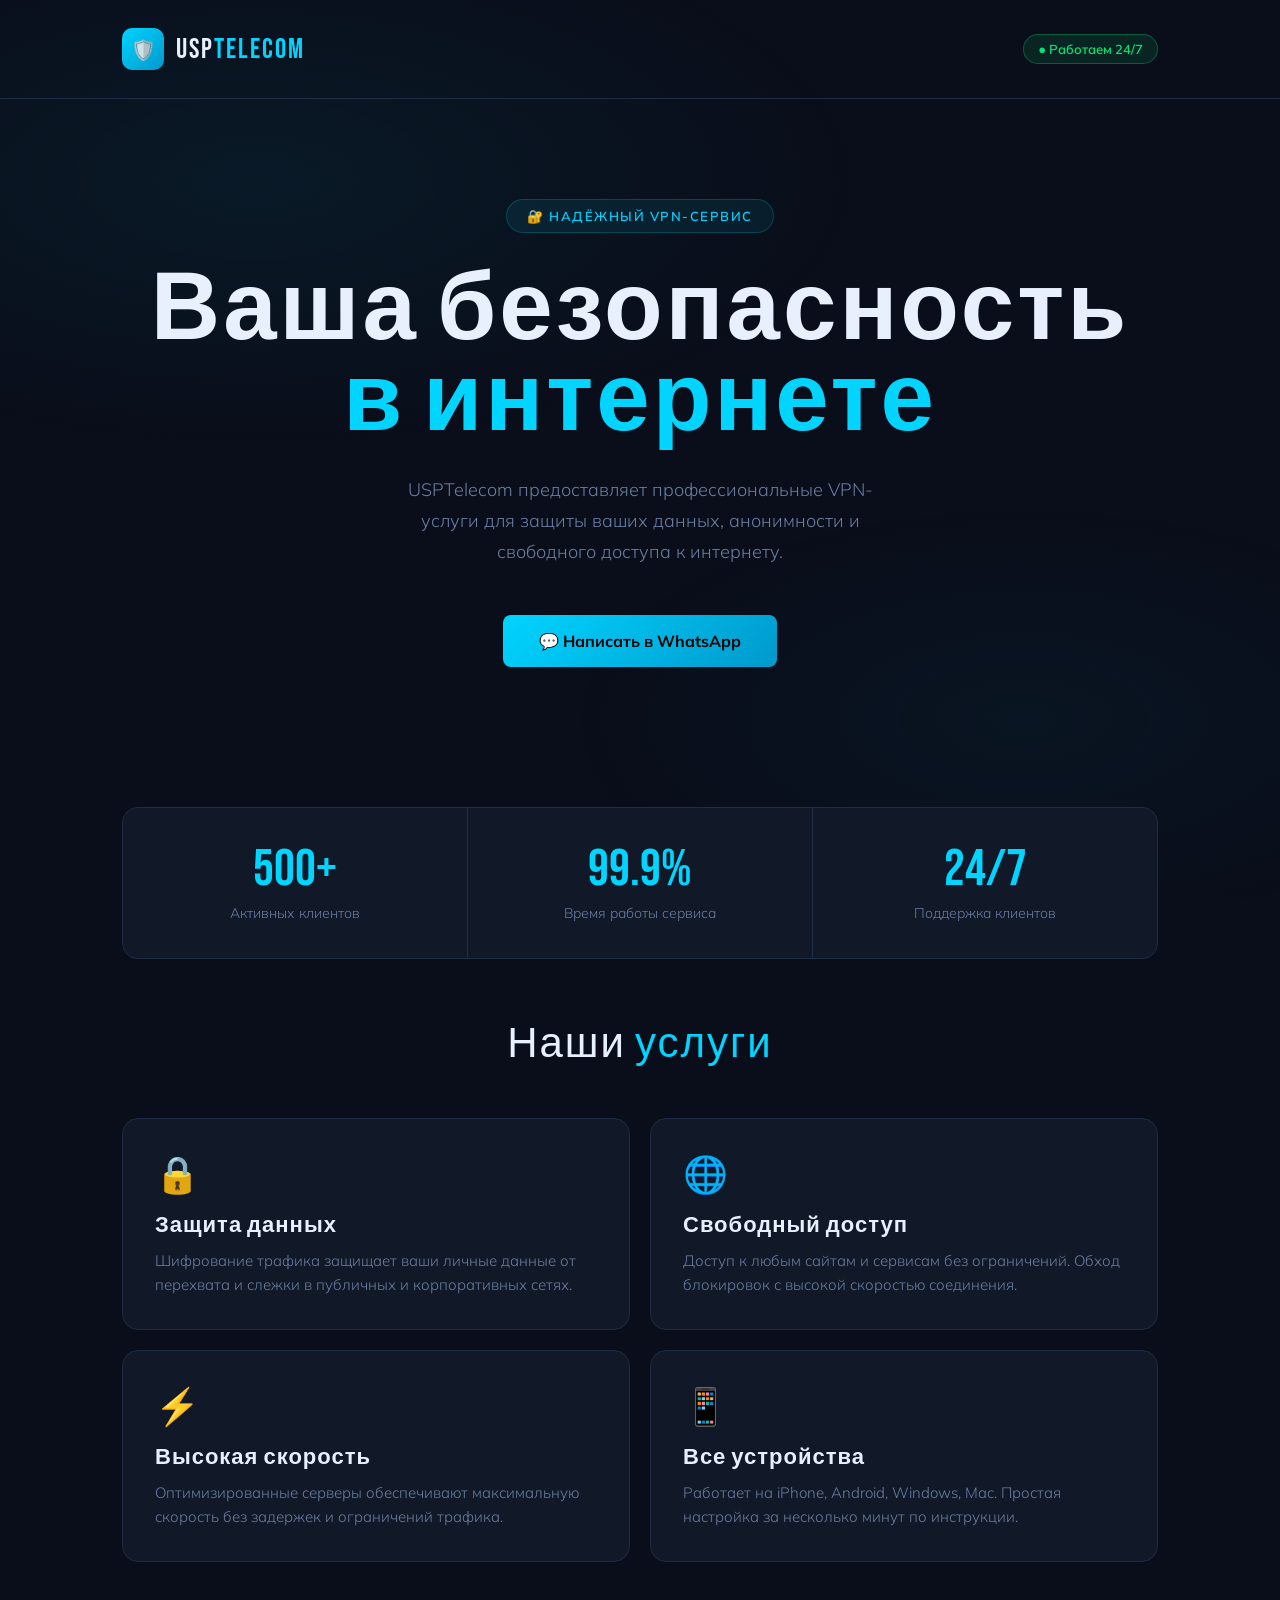
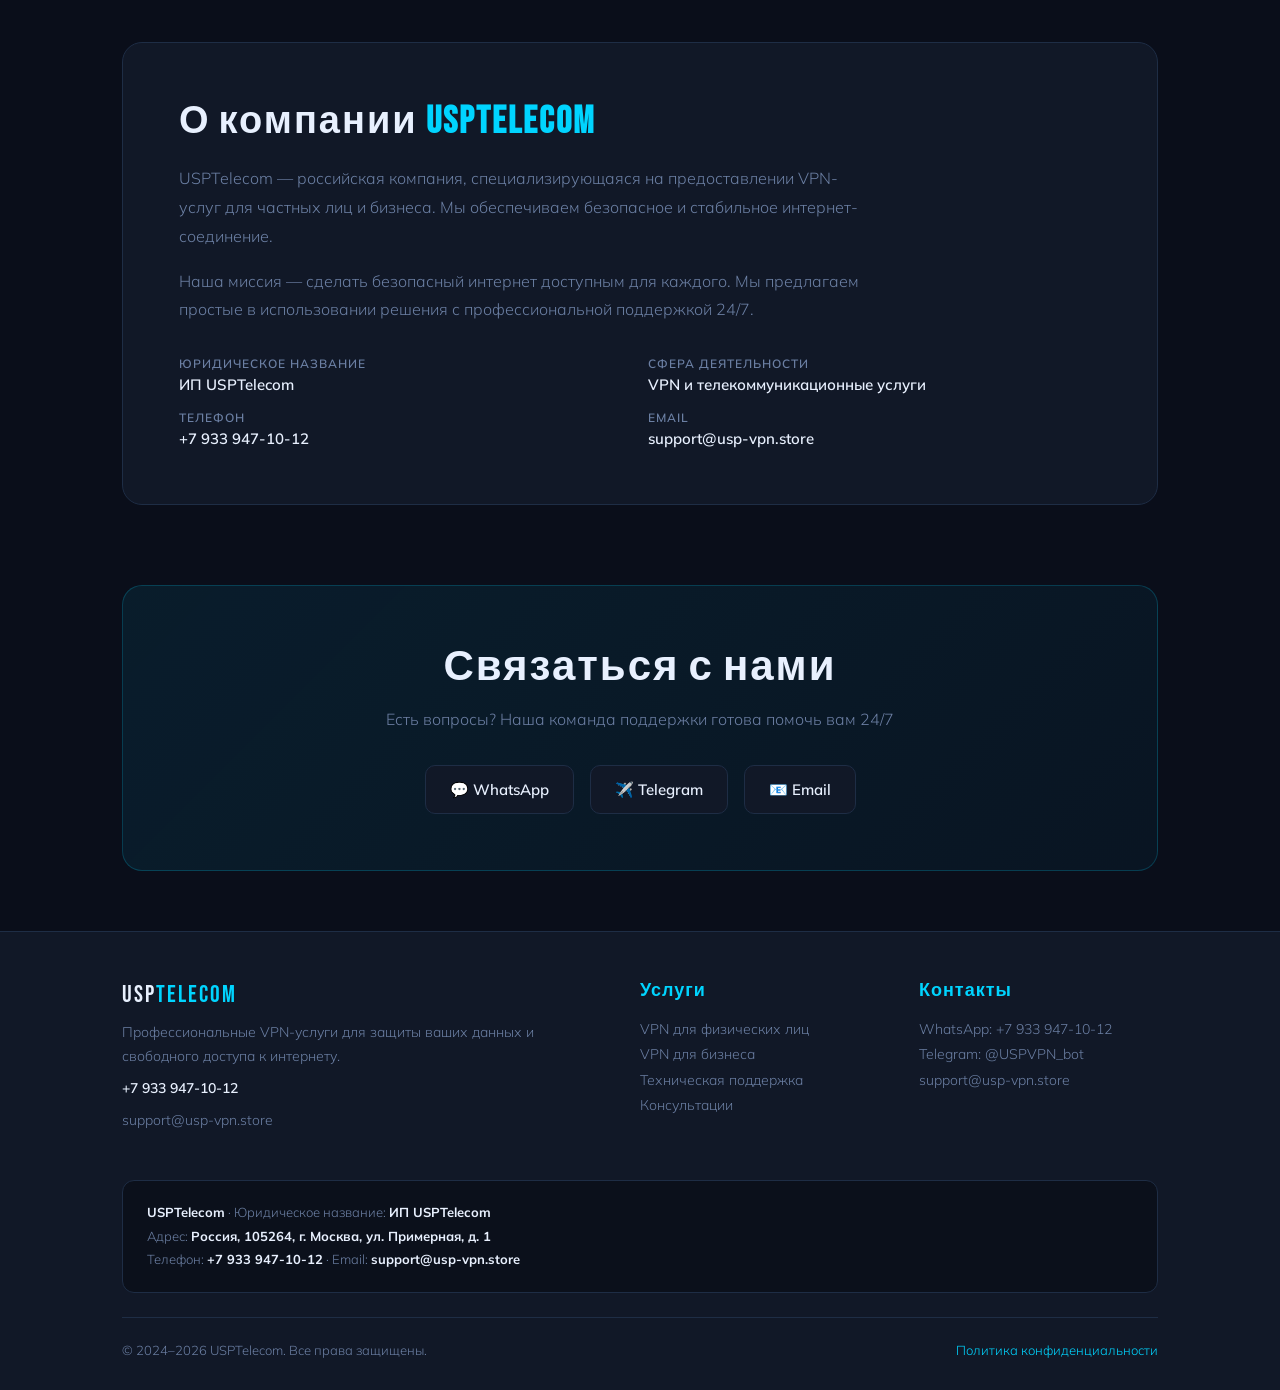
==== index.html @ 2b1d6ea2 "Update index.html" ====
<!DOCTYPE html>
<html lang="ru">
<head>
<meta charset="UTF-8">
<meta name="viewport" content="width=device-width, initial-scale=1.0">
<title>USPTelecom — Защищённый VPN-сервис</title>
<meta name="description" content="USPTelecom предоставляет надёжные VPN-услуги для частных лиц и бизнеса.">
<link href="https://fonts.googleapis.com/css2?family=Bebas+Neue&family=Mulish:wght@300;400;600;700&display=swap" rel="stylesheet">
<style>
:root{--bg:#0a0e1a;--surface:#111827;--border:#1e2d45;--accent:#00d4ff;--accent2:#0099cc;--text:#e8f0fe;--muted:#6b7fa3;--green:#00e676}
*{margin:0;padding:0;box-sizing:border-box}
body{background:var(--bg);color:var(--text);font-family:'Mulish',sans-serif;font-weight:300;overflow-x:hidden}
body::before{content:'';position:fixed;inset:0;background:radial-gradient(ellipse 80% 50% at 20% 20%,rgba(0,212,255,.06) 0%,transparent 60%),radial-gradient(ellipse 60% 40% at 80% 80%,rgba(0,153,204,.05) 0%,transparent 60%);pointer-events:none;z-index:0}
.container{max-width:1100px;margin:0 auto;padding:0 32px;position:relative;z-index:1}
header{padding:28px 0;border-bottom:1px solid var(--border);position:relative;z-index:1}
.header-inner{display:flex;align-items:center;justify-content:space-between}
.logo{display:flex;align-items:center;gap:12px}
.logo-icon{width:42px;height:42px;background:linear-gradient(135deg,var(--accent),var(--accent2));border-radius:10px;display:flex;align-items:center;justify-content:center;font-size:20px}
.logo-text{font-family:'Bebas Neue',sans-serif;font-size:28px;letter-spacing:2px}
.logo-text span{color:var(--accent)}
.badge{background:rgba(0,230,118,.1);border:1px solid rgba(0,230,118,.3);color:var(--green);padding:6px 14px;border-radius:20px;font-size:13px;font-weight:600}
.hero{padding:100px 0 80px;text-align:center}
.hero-tag{display:inline-block;background:rgba(0,212,255,.08);border:1px solid rgba(0,212,255,.2);color:var(--accent);padding:8px 20px;border-radius:30px;font-size:13px;font-weight:600;letter-spacing:1.5px;text-transform:uppercase;margin-bottom:32px}
h1{font-family:'Bebas Neue',sans-serif;font-size:clamp(52px,8vw,96px);line-height:.95;letter-spacing:3px;margin-bottom:28px}
h1 span{color:var(--accent);display:block}
.hero-desc{font-size:18px;color:var(--muted);max-width:520px;margin:0 auto 48px;line-height:1.7}
.hero-cta{display:inline-flex;align-items:center;gap:10px;background:linear-gradient(135deg,var(--accent),var(--accent2));color:#000;padding:16px 36px;border-radius:8px;font-weight:700;font-size:16px;text-decoration:none;transition:transform .2s,box-shadow .2s}
.hero-cta:hover{transform:translateY(-2px);box-shadow:0 12px 40px rgba(0,212,255,.3)}
.stats{display:grid;grid-template-columns:repeat(3,1fr);gap:1px;background:var(--border);border:1px solid var(--border);border-radius:16px;overflow:hidden;margin:60px 0}
.stat{background:var(--surface);padding:36px 24px;text-align:center}
.stat-num{font-family:'Bebas Neue',sans-serif;font-size:52px;color:var(--accent);line-height:1;margin-bottom:8px}
.stat-label{font-size:14px;color:var(--muted)}
.section-title{font-family:'Bebas Neue',sans-serif;font-size:42px;letter-spacing:2px;margin-bottom:48px;text-align:center}
.section-title span{color:var(--accent)}
.features{display:grid;grid-template-columns:repeat(2,1fr);gap:20px;margin-bottom:80px}
.feature{background:var(--surface);border:1px solid var(--border);border-radius:16px;padding:32px;transition:border-color .3s,transform .3s}
.feature:hover{border-color:rgba(0,212,255,.3);transform:translateY(-4px)}
.feature-icon{font-size:36px;margin-bottom:16px;display:block}
.feature h3{font-family:'Bebas Neue',sans-serif;font-size:22px;letter-spacing:1px;margin-bottom:10px}
.feature p{font-size:15px;color:var(--muted);line-height:1.6}
.about{background:var(--surface);border:1px solid var(--border);border-radius:20px;padding:56px;margin-bottom:80px}
.about h2{font-family:'Bebas Neue',sans-serif;font-size:38px;letter-spacing:2px;margin-bottom:20px}
.about h2 span{color:var(--accent)}
.about p{font-size:16px;color:var(--muted);line-height:1.8;max-width:680px;margin-bottom:16px}
.about-details{margin-top:32px;display:grid;grid-template-columns:repeat(2,1fr);gap:16px}
.detail-row{display:flex;flex-direction:column;gap:4px}
.detail-label{font-size:12px;color:var(--muted);text-transform:uppercase;letter-spacing:1px;font-weight:600}
.detail-value{font-size:15px;color:var(--text);font-weight:600}
.contact{background:linear-gradient(135deg,rgba(0,212,255,.08),rgba(0,153,204,.05));border:1px solid rgba(0,212,255,.2);border-radius:20px;padding:56px;text-align:center;margin-bottom:60px}
.contact h2{font-family:'Bebas Neue',sans-serif;font-size:42px;letter-spacing:2px;margin-bottom:16px}
.contact p{color:var(--muted);font-size:16px;margin-bottom:36px}
.contact-links{display:flex;gap:16px;justify-content:center;flex-wrap:wrap}
.contact-link{display:flex;align-items:center;gap:10px;background:var(--surface);border:1px solid var(--border);color:var(--text);padding:14px 24px;border-radius:10px;text-decoration:none;font-weight:600;font-size:15px;transition:border-color .2s,transform .2s}
.contact-link:hover{border-color:var(--accent);transform:translateY(-2px)}
footer{background:var(--surface);border-top:1px solid var(--border);padding:48px 0 32px}
.footer-grid{display:grid;grid-template-columns:2fr 1fr 1fr;gap:40px;margin-bottom:40px}
.footer-brand-name{font-family:'Bebas Neue',sans-serif;font-size:24px;letter-spacing:2px;margin-bottom:12px;display:block}
.footer-brand p{font-size:14px;color:var(--muted);line-height:1.7;margin-bottom:8px}
.footer-col h4{font-family:'Bebas Neue',sans-serif;font-size:18px;letter-spacing:1px;color:var(--accent);margin-bottom:16px}
.footer-col p,.footer-col a{font-size:14px;color:var(--muted);line-height:1.8;text-decoration:none;display:block}
.footer-col a:hover{color:var(--accent)}
.footer-legal{background:rgba(0,0,0,.3);border:1px solid var(--border);border-radius:12px;padding:20px 24px;margin-bottom:24px;font-size:13px;color:var(--muted);line-height:1.8}
.footer-legal strong{color:var(--text)}
.footer-bottom{border-top:1px solid var(--border);padding-top:24px;display:flex;align-items:center;justify-content:space-between;flex-wrap:wrap;gap:12px}
.footer-bottom p{font-size:13px;color:var(--muted)}
.footer-bottom a{font-size:13px;color:var(--accent);text-decoration:none}
.footer-bottom a:hover{text-decoration:underline}
@media(max-width:768px){.stats{grid-template-columns:1fr}.features{grid-template-columns:1fr}.about{padding:32px}.about-details{grid-template-columns:1fr}.contact{padding:32px}.footer-grid{grid-template-columns:1fr}h1{font-size:52px}}
</style>
</head>
<body>
<header>
  <div class="container">
    <div class="header-inner">
      <div class="logo">
        <div class="logo-icon">🛡️</div>
        <div class="logo-text">USP<span>Telecom</span></div>
      </div>
      <div class="badge">● Работаем 24/7</div>
    </div>
  </div>
</header>
<main>
  <div class="container">
    <section class="hero">
      <div class="hero-tag">🔐 Надёжный VPN-сервис</div>
      <h1>Ваша безопасность<span>в интернете</span></h1>
      <p class="hero-desc">USPTelecom предоставляет профессиональные VPN-услуги для защиты ваших данных, анонимности и свободного доступа к интернету.</p>
      <a href="https://wa.me/79339471012" class="hero-cta">💬 Написать в WhatsApp</a>
    </section>
    <div class="stats">
      <div class="stat"><div class="stat-num">500+</div><div class="stat-label">Активных клиентов</div></div>
      <div class="stat"><div class="stat-num">99.9%</div><div class="stat-label">Время работы сервиса</div></div>
      <div class="stat"><div class="stat-num">24/7</div><div class="stat-label">Поддержка клиентов</div></div>
    </div>
    <section>
      <div class="section-title">Наши <span>услуги</span></div>
      <div class="features">
        <div class="feature"><span class="feature-icon">🔒</span><h3>Защита данных</h3><p>Шифрование трафика защищает ваши личные данные от перехвата и слежки в публичных и корпоративных сетях.</p></div>
        <div class="feature"><span class="feature-icon">🌐</span><h3>Свободный доступ</h3><p>Доступ к любым сайтам и сервисам без ограничений. Обход блокировок с высокой скоростью соединения.</p></div>
        <div class="feature"><span class="feature-icon">⚡</span><h3>Высокая скорость</h3><p>Оптимизированные серверы обеспечивают максимальную скорость без задержек и ограничений трафика.</p></div>
        <div class="feature"><span class="feature-icon">📱</span><h3>Все устройства</h3><p>Работает на iPhone, Android, Windows, Mac. Простая настройка за несколько минут по инструкции.</p></div>
      </div>
    </section>
    <section class="about">
      <h2>О компании <span>USPTelecom</span></h2>
      <p>USPTelecom — российская компания, специализирующаяся на предоставлении VPN-услуг для частных лиц и бизнеса. Мы обеспечиваем безопасное и стабильное интернет-соединение.</p>
      <p>Наша миссия — сделать безопасный интернет доступным для каждого. Мы предлагаем простые в использовании решения с профессиональной поддержкой 24/7.</p>
      <div class="about-details">
        <div class="detail-row"><span class="detail-label">Юридическое название</span><span class="detail-value">ИП USPTelecom</span></div>
        <div class="detail-row"><span class="detail-label">Сфера деятельности</span><span class="detail-value">VPN и телекоммуникационные услуги</span></div>
        <div class="detail-row"><span class="detail-label">Телефон</span><span class="detail-value">+7 933 947-10-12</span></div>
        <div class="detail-row"><span class="detail-label">Email</span><span class="detail-value">support@usp-vpn.store</span></div>
      </div>
    </section>
    <section class="contact">
      <h2>Связаться с нами</h2>
      <p>Есть вопросы? Наша команда поддержки готова помочь вам 24/7</p>
      <div class="contact-links">
        <a href="https://wa.me/79339471012" class="contact-link">💬 WhatsApp</a>
        <a href="https://t.me/USPVPN_bot" class="contact-link">✈️ Telegram</a>
        <a href="mailto:support@usp-vpn.store" class="contact-link">📧 Email</a>
      </div>
    </section>
  </div>
</main>
<footer>
  <div class="container">
    <div class="footer-grid">
      <div class="footer-brand">
        <span class="footer-brand-name">USP<span style="color:var(--accent)">Telecom</span></span>
        <p>Профессиональные VPN-услуги для защиты ваших данных и свободного доступа к интернету.</p>
        <p style="color:var(--text);font-weight:600;margin-top:8px;">+7 933 947-10-12</p>
        <p style="margin-top:4px;">support@usp-vpn.store</p>
      </div>
      <div class="footer-col">
        <h4>Услуги</h4>
        <p>VPN для физических лиц</p>
        <p>VPN для бизнеса</p>
        <p>Техническая поддержка</p>
        <p>Консультации</p>
      </div>
      <div class="footer-col">
        <h4>Контакты</h4>
        <a href="https://wa.me/79339471012">WhatsApp: +7 933 947-10-12</a>
        <a href="https://t.me/USPVPN_bot">Telegram: @USPVPN_bot</a>
        <a href="mailto:support@usp-vpn.store">support@usp-vpn.store</a>
      </div>
    </div>
    <div class="footer-legal">
      <strong>USPTelecom</strong> · Юридическое название: <strong>ИП USPTelecom</strong><br>
      Адрес: <strong>Россия, 105264, г. Москва, ул. Примерная, д. 1</strong><br>
      Телефон: <strong>+7 933 947-10-12</strong> · Email: <strong>support@usp-vpn.store</strong>
    </div>
    <div class="footer-bottom">
      <p>© 2024–2026 USPTelecom. Все права защищены.</p>
      <a href="/privacy.html">Политика конфиденциальности</a>
    </div>
  </div>
</footer>
</body>
</html>
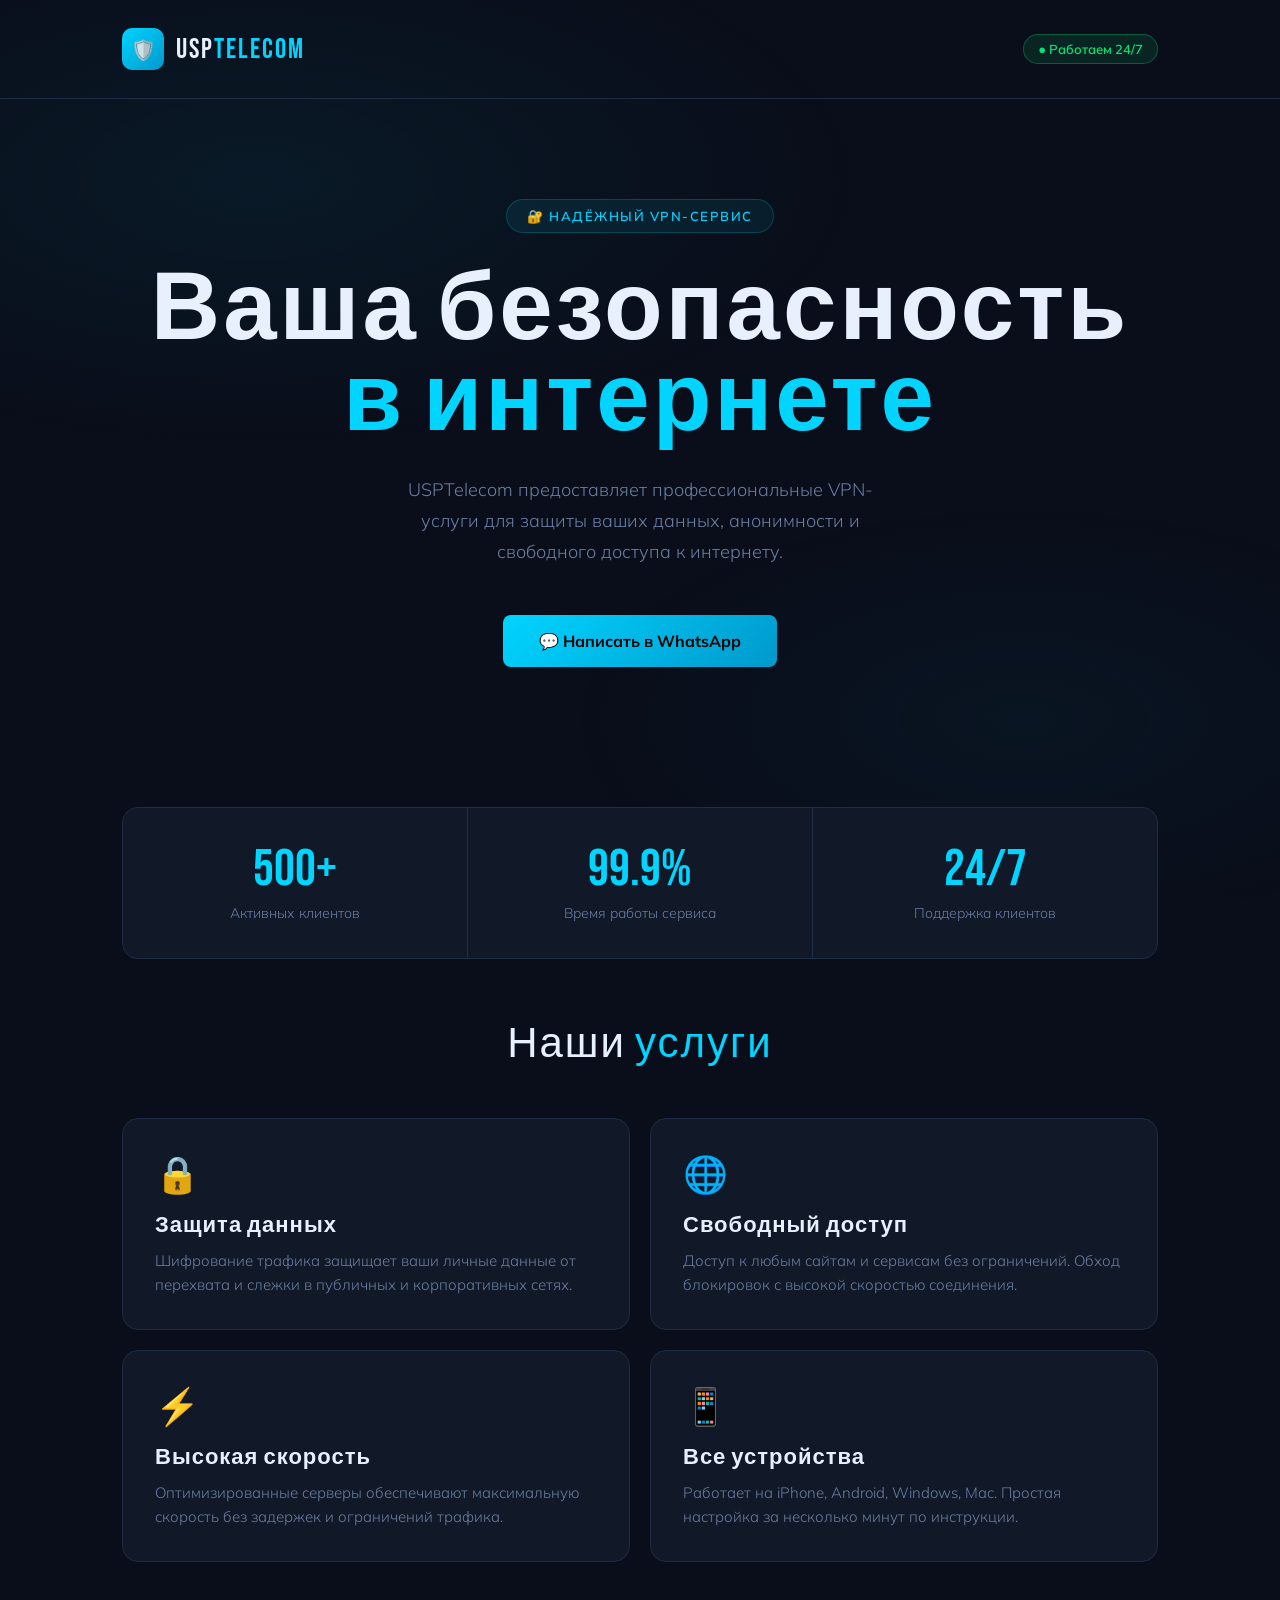
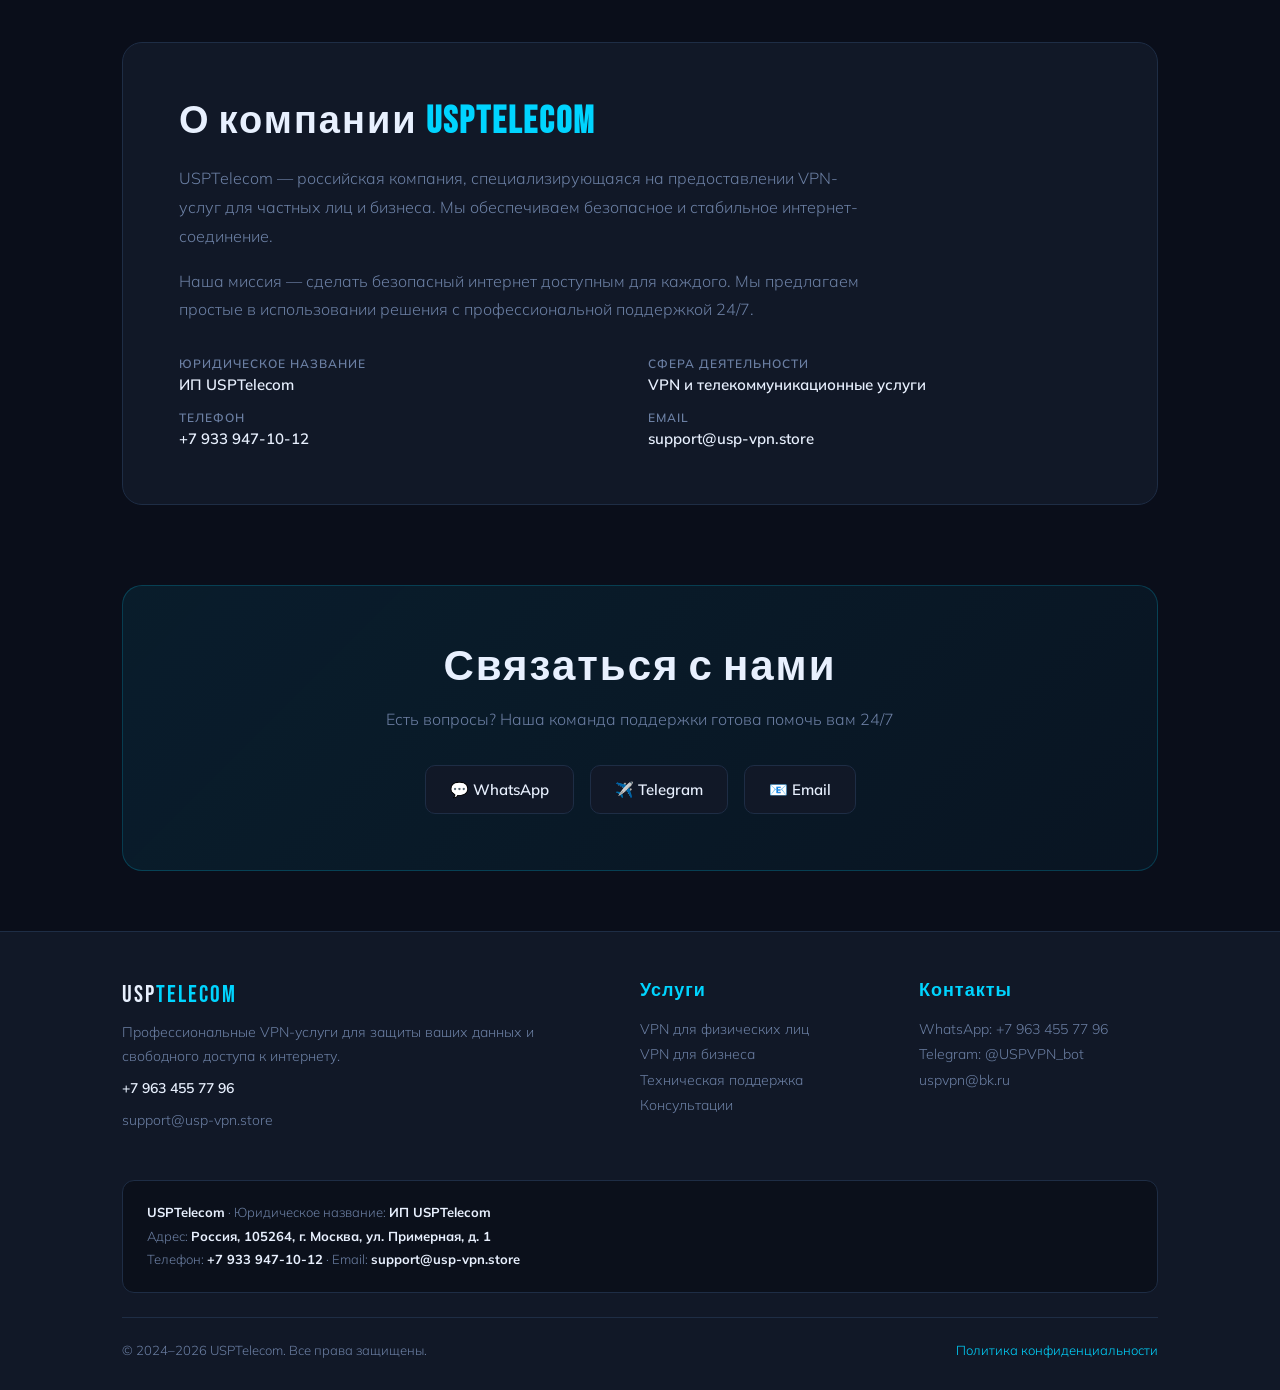
==== commit 9e1523bf: "Update index.html" ====
--- a/index.html
+++ b/index.html
@@ -130,7 +130,7 @@
       <div class="footer-brand">
         <span class="footer-brand-name">USP<span style="color:var(--accent)">Telecom</span></span>
         <p>Профессиональные VPN-услуги для защиты ваших данных и свободного доступа к интернету.</p>
-        <p style="color:var(--text);font-weight:600;margin-top:8px;">+7 933 947-10-12</p>
+        <p style="color:var(--text);font-weight:600;margin-top:8px;">+7 963 455 77 96</p>
         <p style="margin-top:4px;">support@usp-vpn.store</p>
       </div>
       <div class="footer-col">
@@ -142,9 +142,9 @@
       </div>
       <div class="footer-col">
         <h4>Контакты</h4>
-        <a href="https://wa.me/79339471012">WhatsApp: +7 933 947-10-12</a>
+        <a href="https://wa.me/79339471012">WhatsApp: +7 963 455 77 96</a>
         <a href="https://t.me/USPVPN_bot">Telegram: @USPVPN_bot</a>
-        <a href="mailto:support@usp-vpn.store">support@usp-vpn.store</a>
+        <a href="mailto:support@usp-vpn.store">uspvpn@bk.ru</a>
       </div>
     </div>
     <div class="footer-legal">
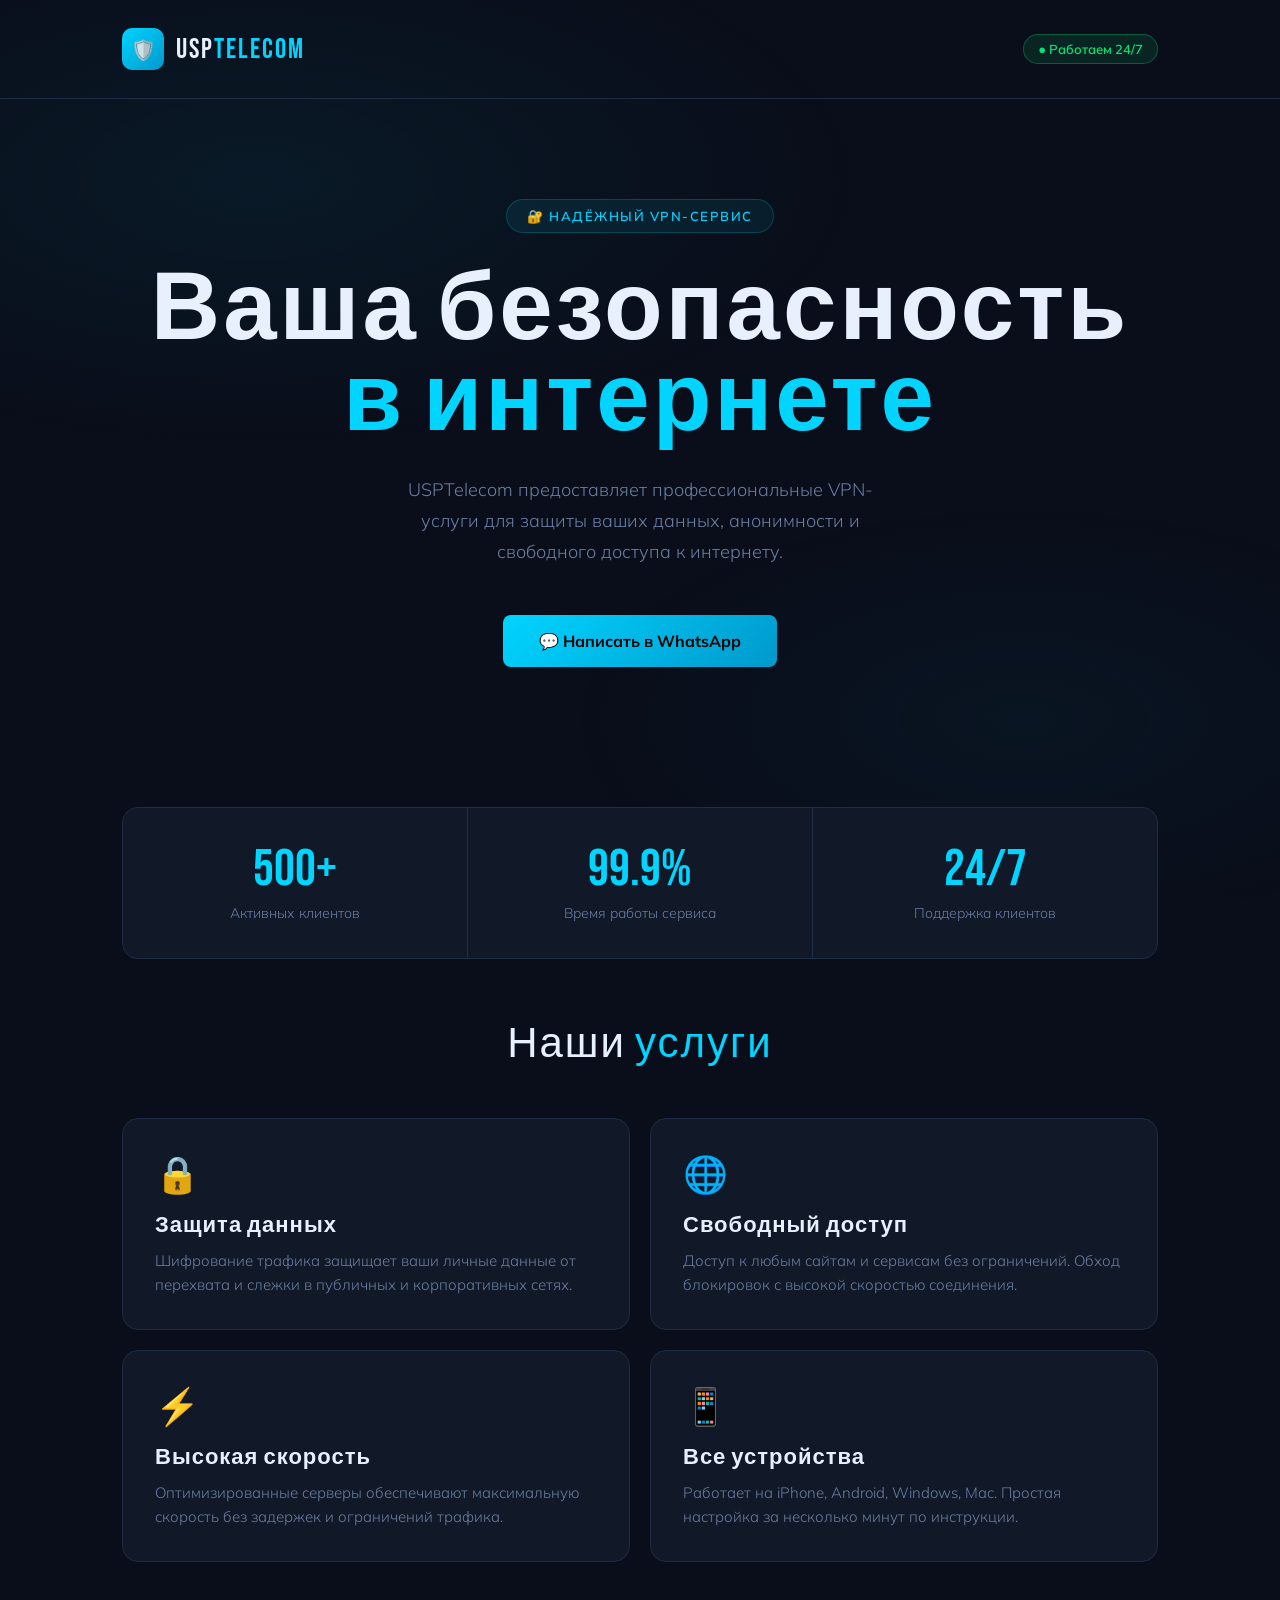
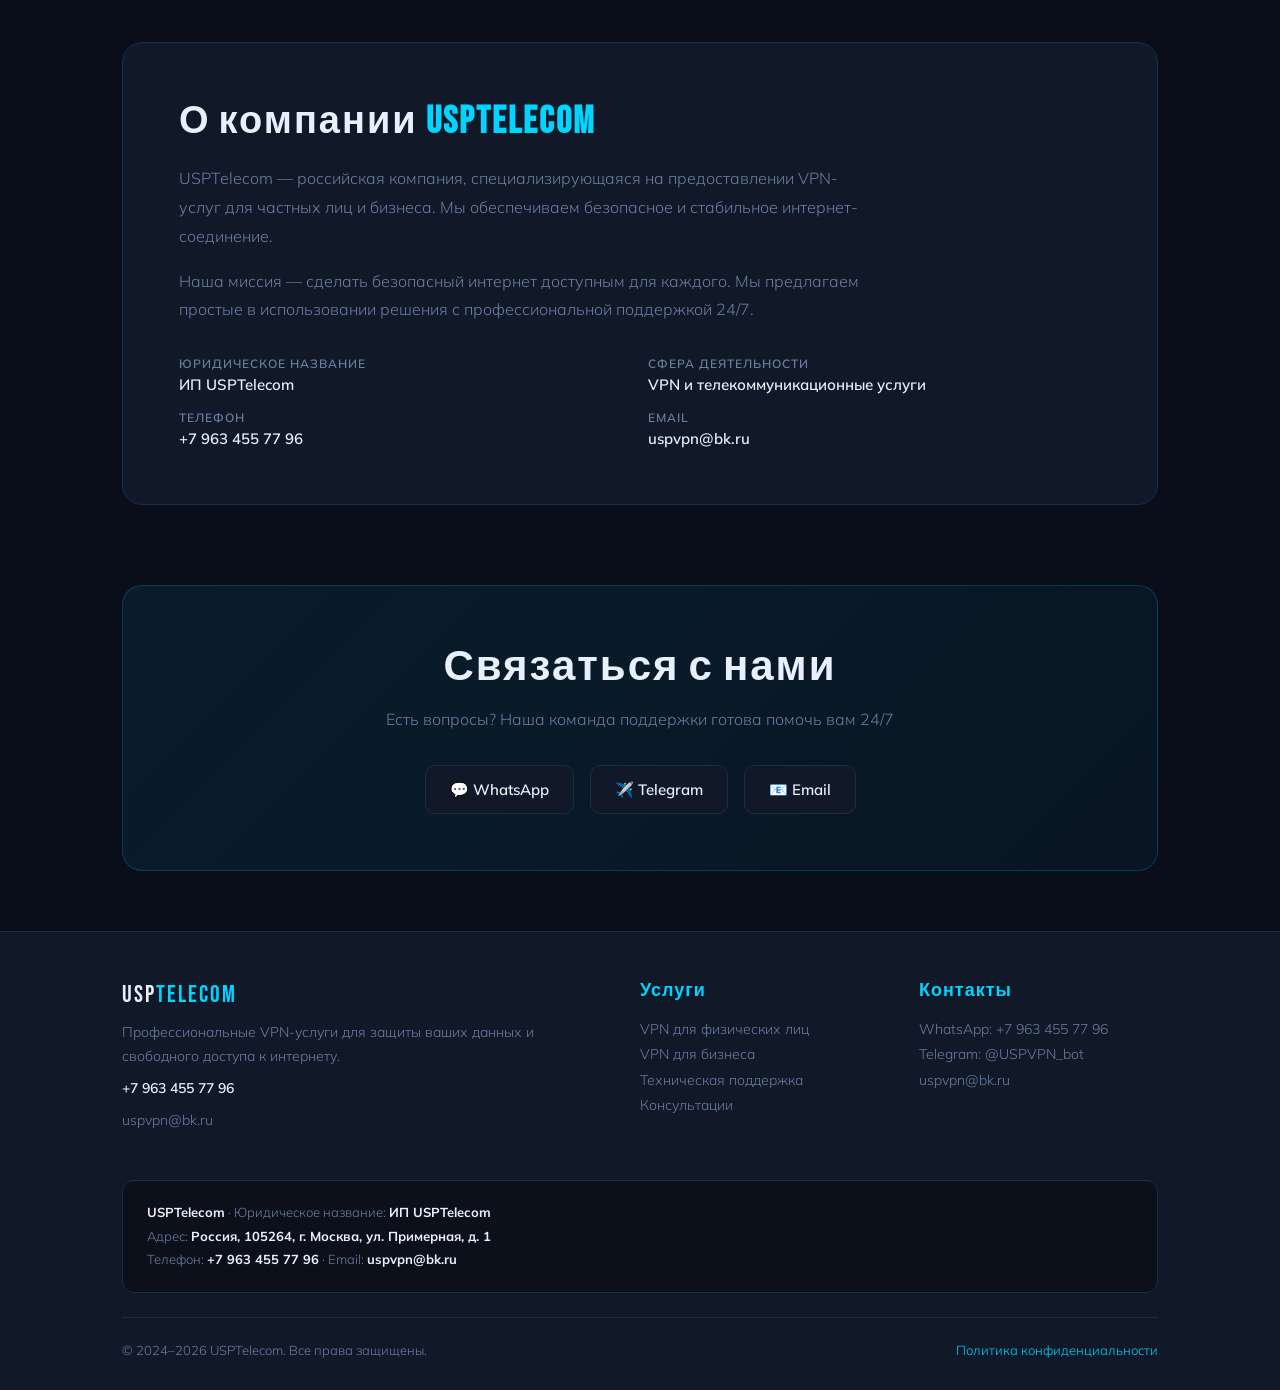
==== commit 0be43f2d: "Update index.html" ====
--- a/index.html
+++ b/index.html
@@ -109,8 +109,8 @@
       <div class="about-details">
         <div class="detail-row"><span class="detail-label">Юридическое название</span><span class="detail-value">ИП USPTelecom</span></div>
         <div class="detail-row"><span class="detail-label">Сфера деятельности</span><span class="detail-value">VPN и телекоммуникационные услуги</span></div>
-        <div class="detail-row"><span class="detail-label">Телефон</span><span class="detail-value">+7 933 947-10-12</span></div>
-        <div class="detail-row"><span class="detail-label">Email</span><span class="detail-value">support@usp-vpn.store</span></div>
+        <div class="detail-row"><span class="detail-label">Телефон</span><span class="detail-value">+7 963 455 77 96</span></div>
+        <div class="detail-row"><span class="detail-label">Email</span><span class="detail-value">uspvpn@bk.ru</span></div>
       </div>
     </section>
     <section class="contact">
@@ -119,7 +119,7 @@
       <div class="contact-links">
         <a href="https://wa.me/79339471012" class="contact-link">💬 WhatsApp</a>
         <a href="https://t.me/USPVPN_bot" class="contact-link">✈️ Telegram</a>
-        <a href="mailto:support@usp-vpn.store" class="contact-link">📧 Email</a>
+        <a href="mailto:uspvpn@bk.ru" class="contact-link">📧 Email</a>
       </div>
     </section>
   </div>
@@ -131,7 +131,7 @@
         <span class="footer-brand-name">USP<span style="color:var(--accent)">Telecom</span></span>
         <p>Профессиональные VPN-услуги для защиты ваших данных и свободного доступа к интернету.</p>
         <p style="color:var(--text);font-weight:600;margin-top:8px;">+7 963 455 77 96</p>
-        <p style="margin-top:4px;">support@usp-vpn.store</p>
+        <p style="margin-top:4px;">uspvpn@bk.ru</p>
       </div>
       <div class="footer-col">
         <h4>Услуги</h4>
@@ -144,13 +144,13 @@
         <h4>Контакты</h4>
         <a href="https://wa.me/79339471012">WhatsApp: +7 963 455 77 96</a>
         <a href="https://t.me/USPVPN_bot">Telegram: @USPVPN_bot</a>
-        <a href="mailto:support@usp-vpn.store">uspvpn@bk.ru</a>
+        <a href="mailto:uspvpn@bk.ru">uspvpn@bk.ru</a>
       </div>
     </div>
     <div class="footer-legal">
       <strong>USPTelecom</strong> · Юридическое название: <strong>ИП USPTelecom</strong><br>
       Адрес: <strong>Россия, 105264, г. Москва, ул. Примерная, д. 1</strong><br>
-      Телефон: <strong>+7 933 947-10-12</strong> · Email: <strong>support@usp-vpn.store</strong>
+      Телефон: <strong>+7 963 455 77 96</strong> · Email: <strong>uspvpn@bk.ru</strong>
     </div>
     <div class="footer-bottom">
       <p>© 2024–2026 USPTelecom. Все права защищены.</p>
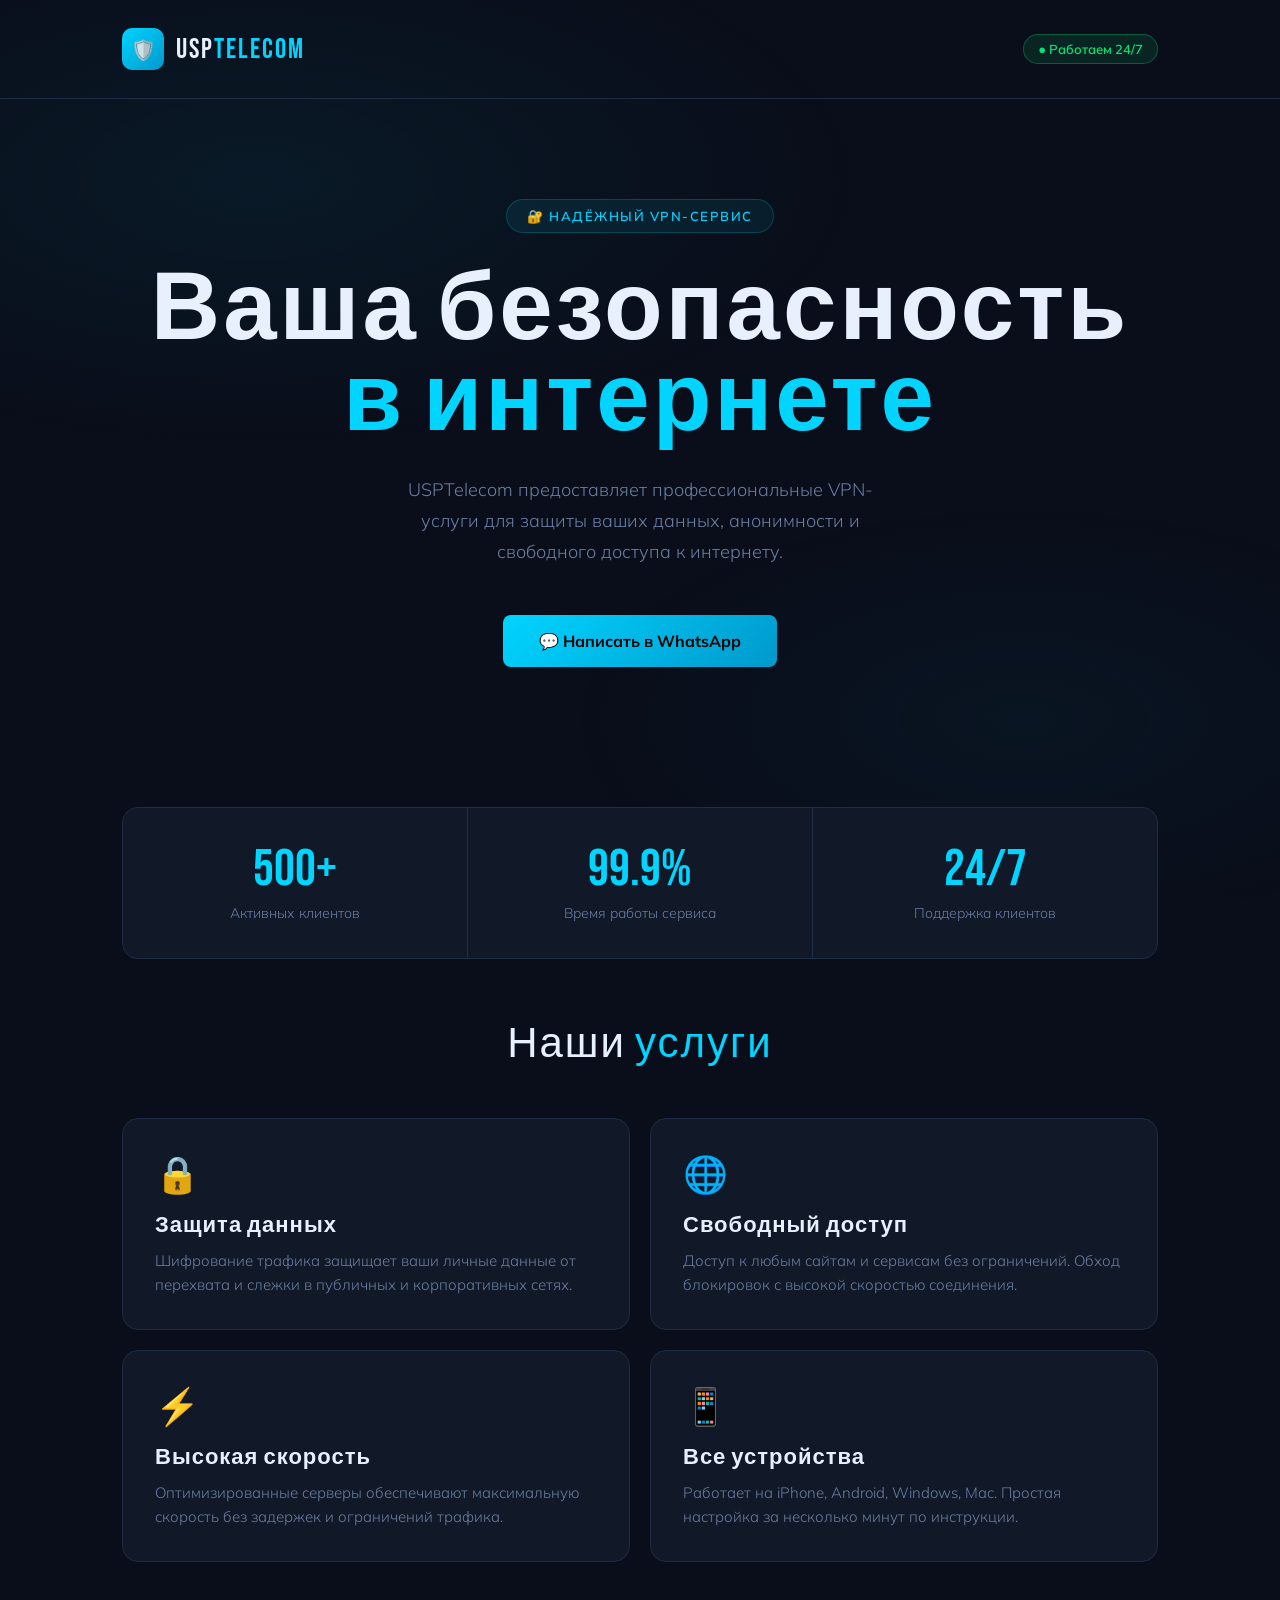
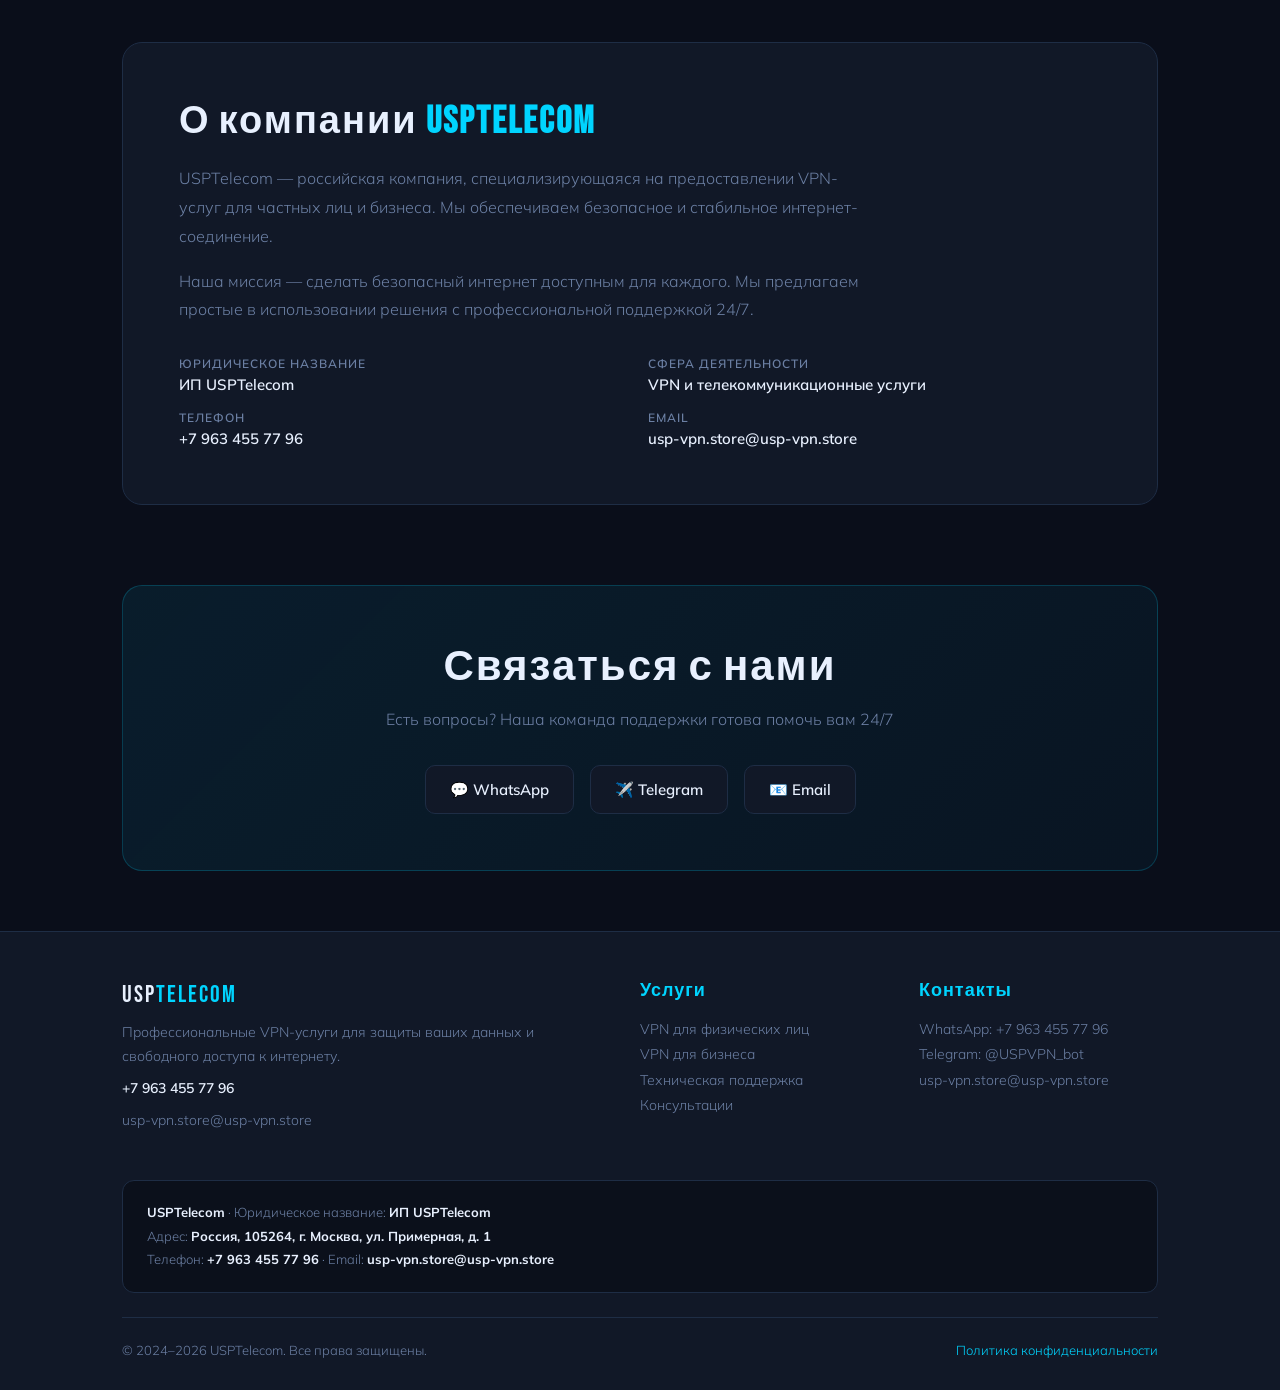
==== commit 4aa08e31: "Update index.html" ====
--- a/index.html
+++ b/index.html
@@ -86,7 +86,7 @@
       <div class="hero-tag">🔐 Надёжный VPN-сервис</div>
       <h1>Ваша безопасность<span>в интернете</span></h1>
       <p class="hero-desc">USPTelecom предоставляет профессиональные VPN-услуги для защиты ваших данных, анонимности и свободного доступа к интернету.</p>
-      <a href="https://wa.me/79339471012" class="hero-cta">💬 Написать в WhatsApp</a>
+      <a href="https://wa.me/79637025803" class="hero-cta">💬 Написать в WhatsApp</a>
     </section>
     <div class="stats">
       <div class="stat"><div class="stat-num">500+</div><div class="stat-label">Активных клиентов</div></div>
@@ -110,7 +110,7 @@
         <div class="detail-row"><span class="detail-label">Юридическое название</span><span class="detail-value">ИП USPTelecom</span></div>
         <div class="detail-row"><span class="detail-label">Сфера деятельности</span><span class="detail-value">VPN и телекоммуникационные услуги</span></div>
         <div class="detail-row"><span class="detail-label">Телефон</span><span class="detail-value">+7 963 455 77 96</span></div>
-        <div class="detail-row"><span class="detail-label">Email</span><span class="detail-value">uspvpn@bk.ru</span></div>
+        <div class="detail-row"><span class="detail-label">Email</span><span class="detail-value">usp-vpn.store@usp-vpn.store</span></div>
       </div>
     </section>
     <section class="contact">
@@ -119,7 +119,7 @@
       <div class="contact-links">
         <a href="https://wa.me/79339471012" class="contact-link">💬 WhatsApp</a>
         <a href="https://t.me/USPVPN_bot" class="contact-link">✈️ Telegram</a>
-        <a href="mailto:uspvpn@bk.ru" class="contact-link">📧 Email</a>
+        <a href="mailto:usp-vpn.store@usp-vpn.store" class="contact-link">📧 Email</a>
       </div>
     </section>
   </div>
@@ -131,7 +131,7 @@
         <span class="footer-brand-name">USP<span style="color:var(--accent)">Telecom</span></span>
         <p>Профессиональные VPN-услуги для защиты ваших данных и свободного доступа к интернету.</p>
         <p style="color:var(--text);font-weight:600;margin-top:8px;">+7 963 455 77 96</p>
-        <p style="margin-top:4px;">uspvpn@bk.ru</p>
+        <p style="margin-top:4px;">usp-vpn.store@usp-vpn.store</p>
       </div>
       <div class="footer-col">
         <h4>Услуги</h4>
@@ -144,13 +144,13 @@
         <h4>Контакты</h4>
         <a href="https://wa.me/79339471012">WhatsApp: +7 963 455 77 96</a>
         <a href="https://t.me/USPVPN_bot">Telegram: @USPVPN_bot</a>
-        <a href="mailto:uspvpn@bk.ru">uspvpn@bk.ru</a>
+        <a href="mailto:usp-vpn.store@usp-vpn.store">usp-vpn.store@usp-vpn.store</a>
       </div>
     </div>
     <div class="footer-legal">
       <strong>USPTelecom</strong> · Юридическое название: <strong>ИП USPTelecom</strong><br>
       Адрес: <strong>Россия, 105264, г. Москва, ул. Примерная, д. 1</strong><br>
-      Телефон: <strong>+7 963 455 77 96</strong> · Email: <strong>uspvpn@bk.ru</strong>
+      Телефон: <strong>+7 963 455 77 96</strong> · Email: <strong>usp-vpn.store@usp-vpn.store</strong>
     </div>
     <div class="footer-bottom">
       <p>© 2024–2026 USPTelecom. Все права защищены.</p>
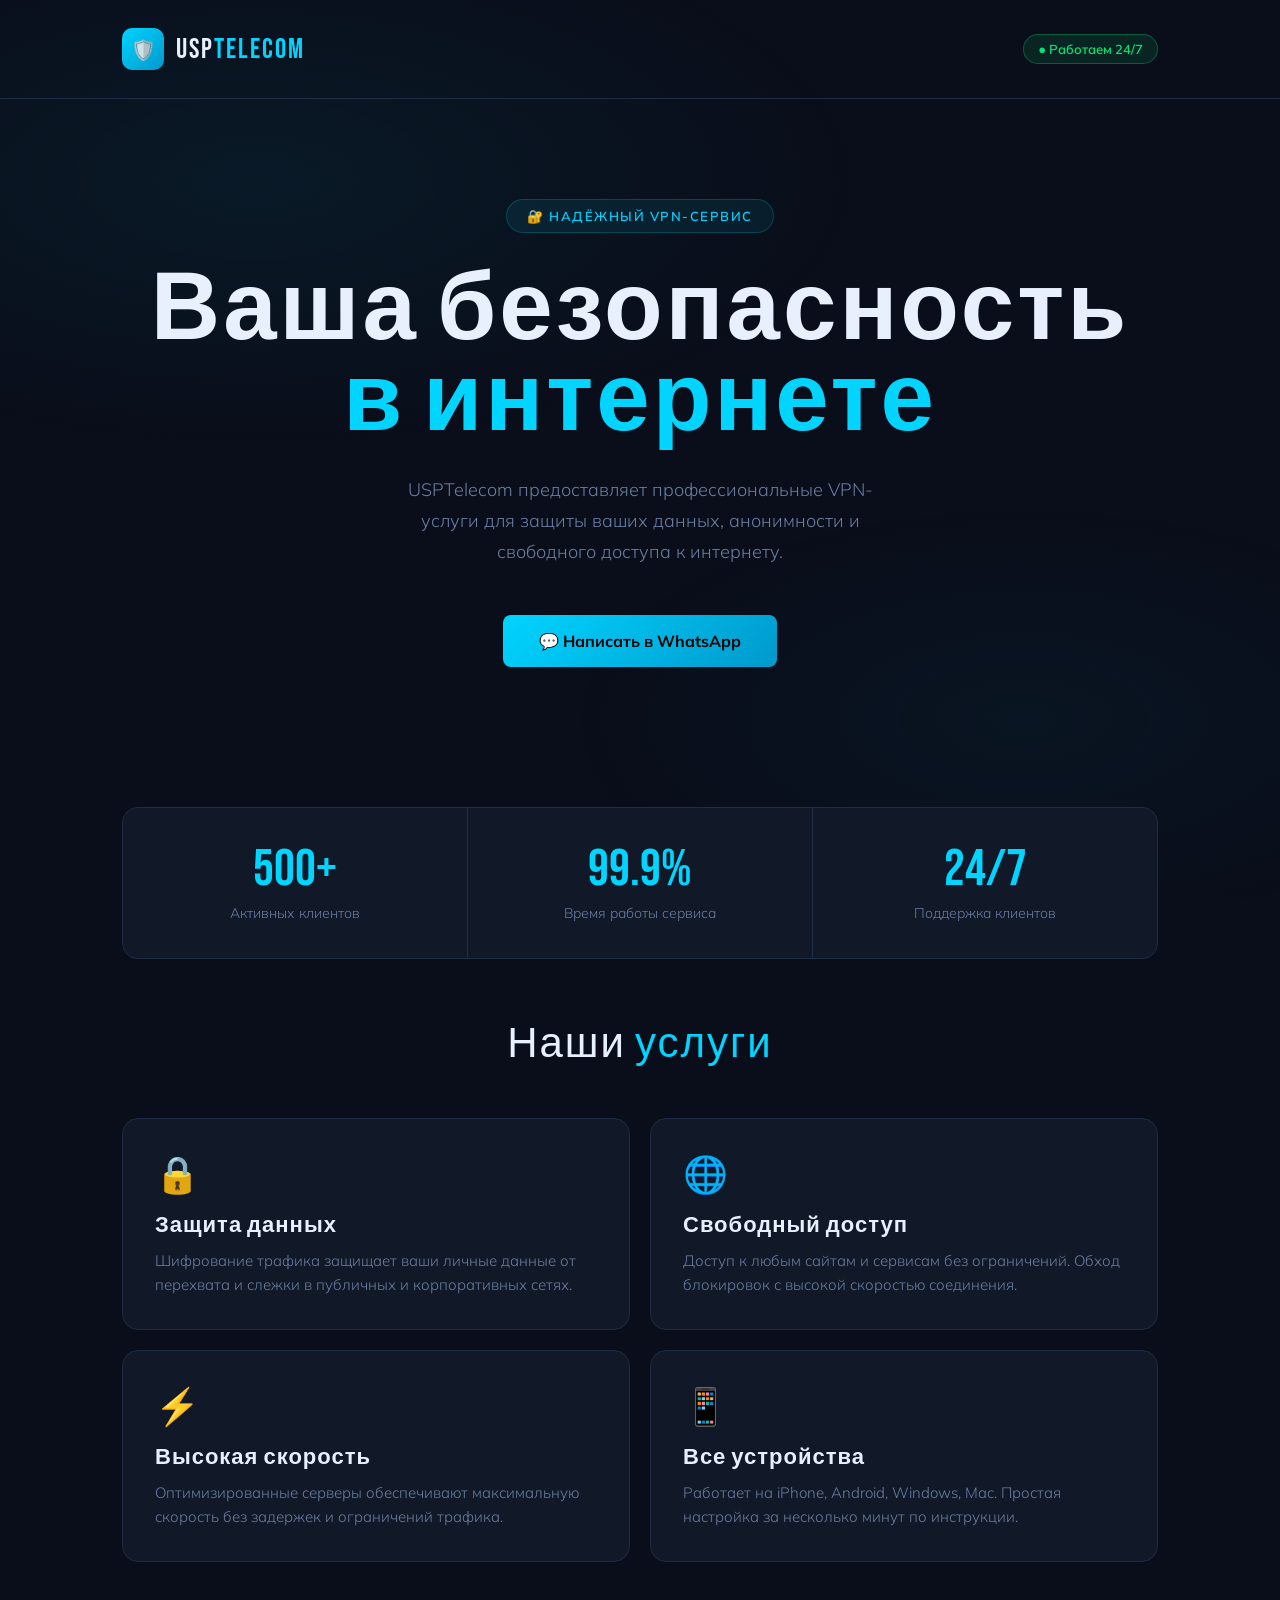
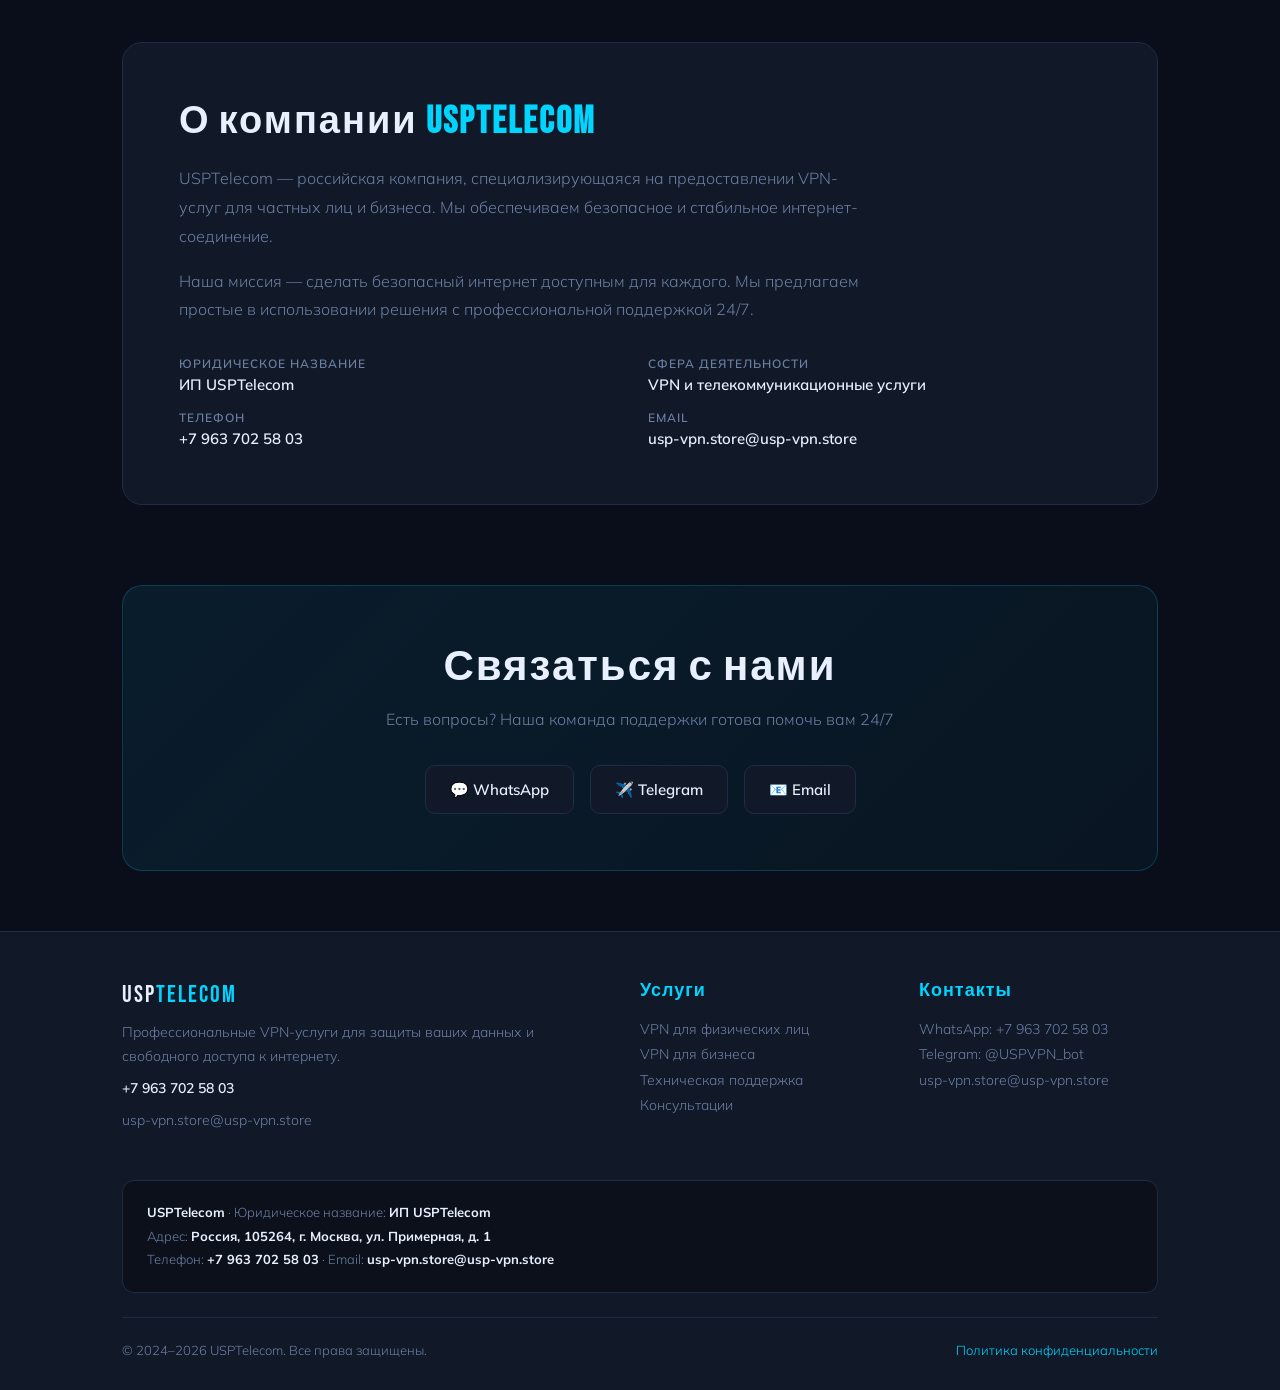
==== commit 51bddd1d: "Update index.html" ====
--- a/index.html
+++ b/index.html
@@ -109,7 +109,7 @@
       <div class="about-details">
         <div class="detail-row"><span class="detail-label">Юридическое название</span><span class="detail-value">ИП USPTelecom</span></div>
         <div class="detail-row"><span class="detail-label">Сфера деятельности</span><span class="detail-value">VPN и телекоммуникационные услуги</span></div>
-        <div class="detail-row"><span class="detail-label">Телефон</span><span class="detail-value">+7 963 455 77 96</span></div>
+        <div class="detail-row"><span class="detail-label">Телефон</span><span class="detail-value">+7 963 702 58 03</span></div>
         <div class="detail-row"><span class="detail-label">Email</span><span class="detail-value">usp-vpn.store@usp-vpn.store</span></div>
       </div>
     </section>
@@ -117,7 +117,7 @@
       <h2>Связаться с нами</h2>
       <p>Есть вопросы? Наша команда поддержки готова помочь вам 24/7</p>
       <div class="contact-links">
-        <a href="https://wa.me/79339471012" class="contact-link">💬 WhatsApp</a>
+        <a href="https://wa.me/79637025803" class="contact-link">💬 WhatsApp</a>
         <a href="https://t.me/USPVPN_bot" class="contact-link">✈️ Telegram</a>
         <a href="mailto:usp-vpn.store@usp-vpn.store" class="contact-link">📧 Email</a>
       </div>
@@ -130,7 +130,7 @@
       <div class="footer-brand">
         <span class="footer-brand-name">USP<span style="color:var(--accent)">Telecom</span></span>
         <p>Профессиональные VPN-услуги для защиты ваших данных и свободного доступа к интернету.</p>
-        <p style="color:var(--text);font-weight:600;margin-top:8px;">+7 963 455 77 96</p>
+        <p style="color:var(--text);font-weight:600;margin-top:8px;">+7 963 702 58 03</p>
         <p style="margin-top:4px;">usp-vpn.store@usp-vpn.store</p>
       </div>
       <div class="footer-col">
@@ -142,7 +142,7 @@
       </div>
       <div class="footer-col">
         <h4>Контакты</h4>
-        <a href="https://wa.me/79339471012">WhatsApp: +7 963 455 77 96</a>
+        <a href="https://wa.me/79339471012">WhatsApp: +7 963 702 58 03</a>
         <a href="https://t.me/USPVPN_bot">Telegram: @USPVPN_bot</a>
         <a href="mailto:usp-vpn.store@usp-vpn.store">usp-vpn.store@usp-vpn.store</a>
       </div>
@@ -150,7 +150,7 @@
     <div class="footer-legal">
       <strong>USPTelecom</strong> · Юридическое название: <strong>ИП USPTelecom</strong><br>
       Адрес: <strong>Россия, 105264, г. Москва, ул. Примерная, д. 1</strong><br>
-      Телефон: <strong>+7 963 455 77 96</strong> · Email: <strong>usp-vpn.store@usp-vpn.store</strong>
+      Телефон: <strong>+7 963 702 58 03</strong> · Email: <strong>usp-vpn.store@usp-vpn.store</strong>
     </div>
     <div class="footer-bottom">
       <p>© 2024–2026 USPTelecom. Все права защищены.</p>
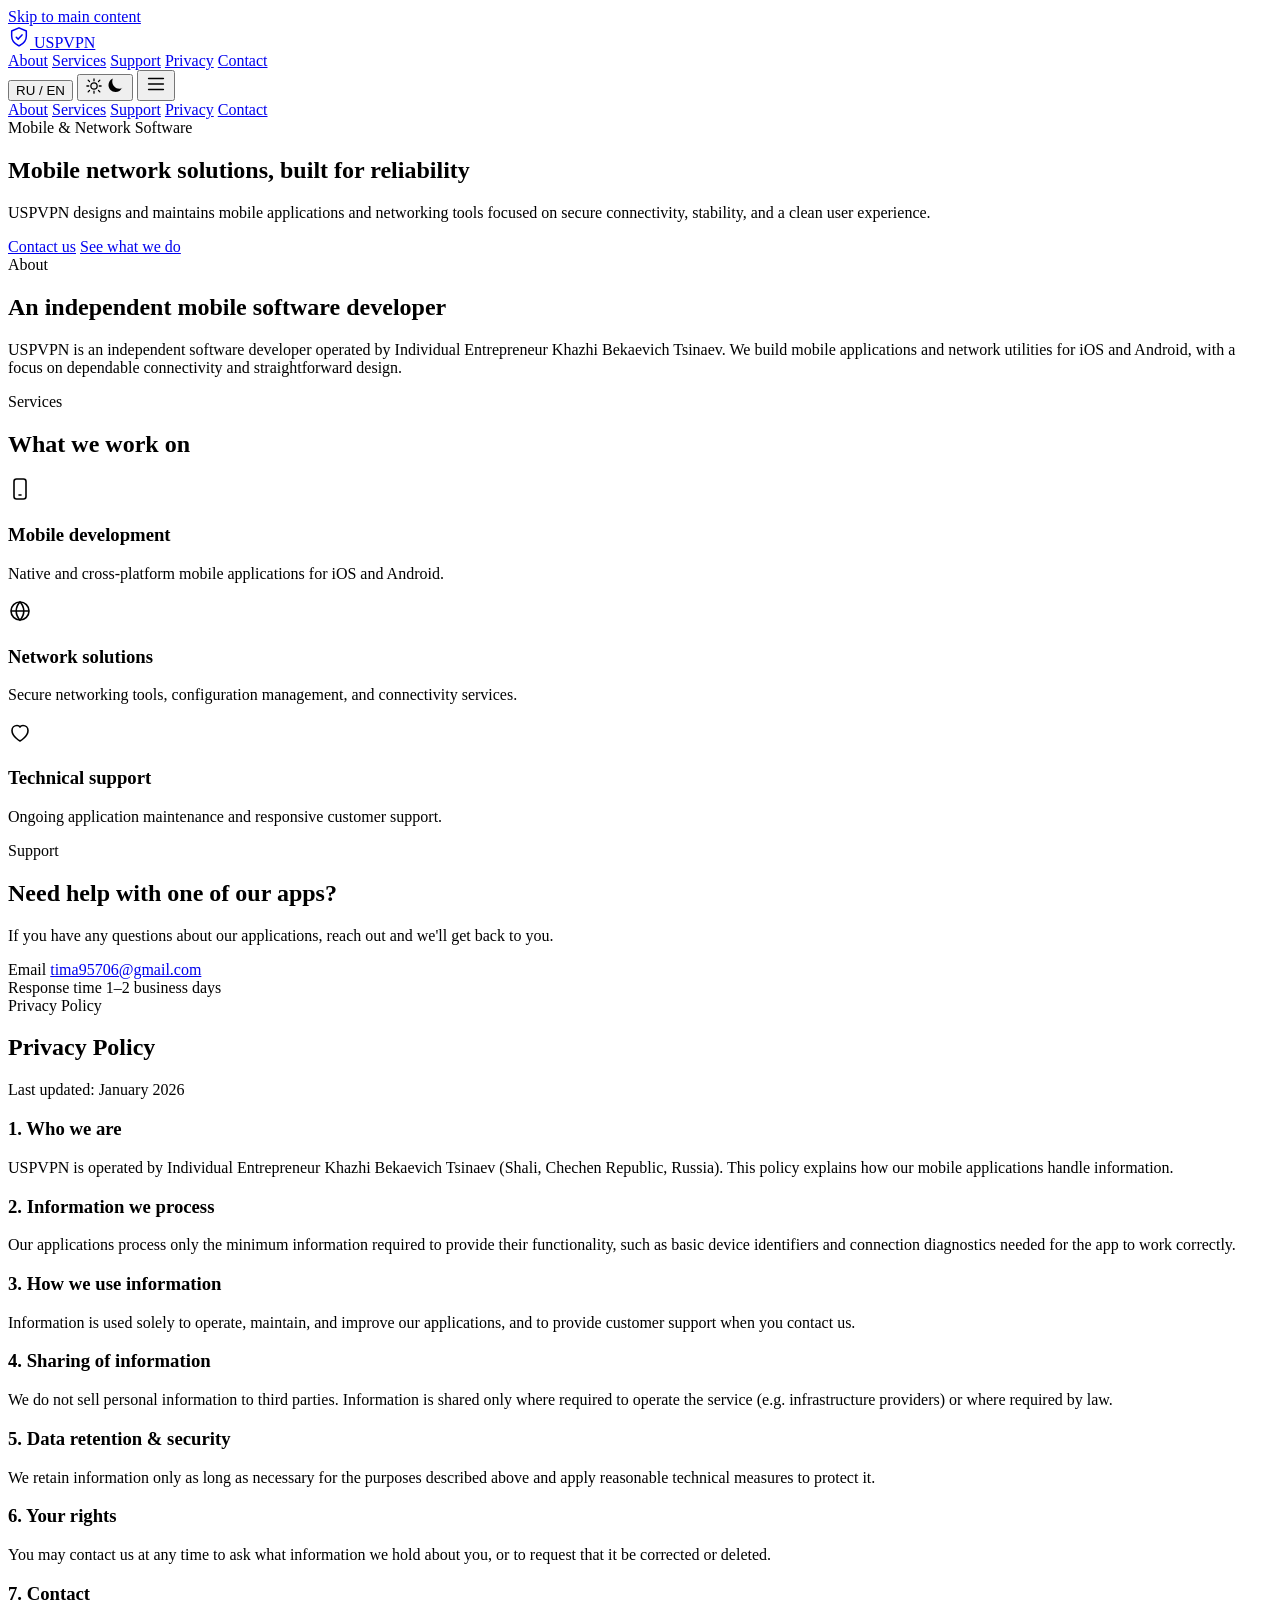
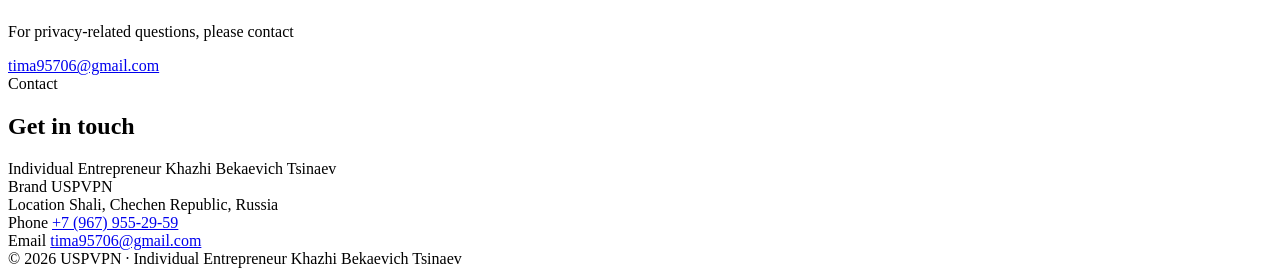
==== commit 6fb343fe: "Update index.html" ====
--- a/index.html
+++ b/index.html
@@ -3,160 +3,293 @@
 <head>
 <meta charset="UTF-8">
 <meta name="viewport" content="width=device-width, initial-scale=1.0">
-<title>USPTelecom — Защищённый VPN-сервис</title>
-<meta name="description" content="USPTelecom предоставляет надёжные VPN-услуги для частных лиц и бизнеса.">
-<link href="https://fonts.googleapis.com/css2?family=Bebas+Neue&family=Mulish:wght@300;400;600;700&display=swap" rel="stylesheet">
-<style>
-:root{--bg:#0a0e1a;--surface:#111827;--border:#1e2d45;--accent:#00d4ff;--accent2:#0099cc;--text:#e8f0fe;--muted:#6b7fa3;--green:#00e676}
-*{margin:0;padding:0;box-sizing:border-box}
-body{background:var(--bg);color:var(--text);font-family:'Mulish',sans-serif;font-weight:300;overflow-x:hidden}
-body::before{content:'';position:fixed;inset:0;background:radial-gradient(ellipse 80% 50% at 20% 20%,rgba(0,212,255,.06) 0%,transparent 60%),radial-gradient(ellipse 60% 40% at 80% 80%,rgba(0,153,204,.05) 0%,transparent 60%);pointer-events:none;z-index:0}
-.container{max-width:1100px;margin:0 auto;padding:0 32px;position:relative;z-index:1}
-header{padding:28px 0;border-bottom:1px solid var(--border);position:relative;z-index:1}
-.header-inner{display:flex;align-items:center;justify-content:space-between}
-.logo{display:flex;align-items:center;gap:12px}
-.logo-icon{width:42px;height:42px;background:linear-gradient(135deg,var(--accent),var(--accent2));border-radius:10px;display:flex;align-items:center;justify-content:center;font-size:20px}
-.logo-text{font-family:'Bebas Neue',sans-serif;font-size:28px;letter-spacing:2px}
-.logo-text span{color:var(--accent)}
-.badge{background:rgba(0,230,118,.1);border:1px solid rgba(0,230,118,.3);color:var(--green);padding:6px 14px;border-radius:20px;font-size:13px;font-weight:600}
-.hero{padding:100px 0 80px;text-align:center}
-.hero-tag{display:inline-block;background:rgba(0,212,255,.08);border:1px solid rgba(0,212,255,.2);color:var(--accent);padding:8px 20px;border-radius:30px;font-size:13px;font-weight:600;letter-spacing:1.5px;text-transform:uppercase;margin-bottom:32px}
-h1{font-family:'Bebas Neue',sans-serif;font-size:clamp(52px,8vw,96px);line-height:.95;letter-spacing:3px;margin-bottom:28px}
-h1 span{color:var(--accent);display:block}
-.hero-desc{font-size:18px;color:var(--muted);max-width:520px;margin:0 auto 48px;line-height:1.7}
-.hero-cta{display:inline-flex;align-items:center;gap:10px;background:linear-gradient(135deg,var(--accent),var(--accent2));color:#000;padding:16px 36px;border-radius:8px;font-weight:700;font-size:16px;text-decoration:none;transition:transform .2s,box-shadow .2s}
-.hero-cta:hover{transform:translateY(-2px);box-shadow:0 12px 40px rgba(0,212,255,.3)}
-.stats{display:grid;grid-template-columns:repeat(3,1fr);gap:1px;background:var(--border);border:1px solid var(--border);border-radius:16px;overflow:hidden;margin:60px 0}
-.stat{background:var(--surface);padding:36px 24px;text-align:center}
-.stat-num{font-family:'Bebas Neue',sans-serif;font-size:52px;color:var(--accent);line-height:1;margin-bottom:8px}
-.stat-label{font-size:14px;color:var(--muted)}
-.section-title{font-family:'Bebas Neue',sans-serif;font-size:42px;letter-spacing:2px;margin-bottom:48px;text-align:center}
-.section-title span{color:var(--accent)}
-.features{display:grid;grid-template-columns:repeat(2,1fr);gap:20px;margin-bottom:80px}
-.feature{background:var(--surface);border:1px solid var(--border);border-radius:16px;padding:32px;transition:border-color .3s,transform .3s}
-.feature:hover{border-color:rgba(0,212,255,.3);transform:translateY(-4px)}
-.feature-icon{font-size:36px;margin-bottom:16px;display:block}
-.feature h3{font-family:'Bebas Neue',sans-serif;font-size:22px;letter-spacing:1px;margin-bottom:10px}
-.feature p{font-size:15px;color:var(--muted);line-height:1.6}
-.about{background:var(--surface);border:1px solid var(--border);border-radius:20px;padding:56px;margin-bottom:80px}
-.about h2{font-family:'Bebas Neue',sans-serif;font-size:38px;letter-spacing:2px;margin-bottom:20px}
-.about h2 span{color:var(--accent)}
-.about p{font-size:16px;color:var(--muted);line-height:1.8;max-width:680px;margin-bottom:16px}
-.about-details{margin-top:32px;display:grid;grid-template-columns:repeat(2,1fr);gap:16px}
-.detail-row{display:flex;flex-direction:column;gap:4px}
-.detail-label{font-size:12px;color:var(--muted);text-transform:uppercase;letter-spacing:1px;font-weight:600}
-.detail-value{font-size:15px;color:var(--text);font-weight:600}
-.contact{background:linear-gradient(135deg,rgba(0,212,255,.08),rgba(0,153,204,.05));border:1px solid rgba(0,212,255,.2);border-radius:20px;padding:56px;text-align:center;margin-bottom:60px}
-.contact h2{font-family:'Bebas Neue',sans-serif;font-size:42px;letter-spacing:2px;margin-bottom:16px}
-.contact p{color:var(--muted);font-size:16px;margin-bottom:36px}
-.contact-links{display:flex;gap:16px;justify-content:center;flex-wrap:wrap}
-.contact-link{display:flex;align-items:center;gap:10px;background:var(--surface);border:1px solid var(--border);color:var(--text);padding:14px 24px;border-radius:10px;text-decoration:none;font-weight:600;font-size:15px;transition:border-color .2s,transform .2s}
-.contact-link:hover{border-color:var(--accent);transform:translateY(-2px)}
-footer{background:var(--surface);border-top:1px solid var(--border);padding:48px 0 32px}
-.footer-grid{display:grid;grid-template-columns:2fr 1fr 1fr;gap:40px;margin-bottom:40px}
-.footer-brand-name{font-family:'Bebas Neue',sans-serif;font-size:24px;letter-spacing:2px;margin-bottom:12px;display:block}
-.footer-brand p{font-size:14px;color:var(--muted);line-height:1.7;margin-bottom:8px}
-.footer-col h4{font-family:'Bebas Neue',sans-serif;font-size:18px;letter-spacing:1px;color:var(--accent);margin-bottom:16px}
-.footer-col p,.footer-col a{font-size:14px;color:var(--muted);line-height:1.8;text-decoration:none;display:block}
-.footer-col a:hover{color:var(--accent)}
-.footer-legal{background:rgba(0,0,0,.3);border:1px solid var(--border);border-radius:12px;padding:20px 24px;margin-bottom:24px;font-size:13px;color:var(--muted);line-height:1.8}
-.footer-legal strong{color:var(--text)}
-.footer-bottom{border-top:1px solid var(--border);padding-top:24px;display:flex;align-items:center;justify-content:space-between;flex-wrap:wrap;gap:12px}
-.footer-bottom p{font-size:13px;color:var(--muted)}
-.footer-bottom a{font-size:13px;color:var(--accent);text-decoration:none}
-.footer-bottom a:hover{text-decoration:underline}
-@media(max-width:768px){.stats{grid-template-columns:1fr}.features{grid-template-columns:1fr}.about{padding:32px}.about-details{grid-template-columns:1fr}.contact{padding:32px}.footer-grid{grid-template-columns:1fr}h1{font-size:52px}}
-</style>
+
+<title>USPVPN — Mobile Network Solutions</title>
+<meta name="description" content="USPVPN develops mobile applications and network solutions for secure, reliable connectivity.">
+<meta name="theme-color" content="#0B0D1A">
+
+<link rel="preconnect" href="https://fonts.googleapis.com">
+<link rel="preconnect" href="https://fonts.gstatic.com" crossorigin>
+<link href="https://fonts.googleapis.com/css2?family=Inter:wght@400;500;600;700;800;900&family=Sora:wght@600;700;800&display=swap" rel="stylesheet">
+
+<link rel="stylesheet" href="style.css">
+
+<script>
+  (function () {
+    try {
+      var saved = localStorage.getItem("uspvpn_theme");
+      var theme = saved || (window.matchMedia("(prefers-color-scheme: dark)").matches ? "dark" : "light");
+      document.documentElement.setAttribute("data-theme", theme);
+    } catch (e) {
+      document.documentElement.setAttribute("data-theme", "light");
+    }
+  })();
+</script>
 </head>
+
 <body>
-<header>
-  <div class="container">
-    <div class="header-inner">
-      <div class="logo">
-        <div class="logo-icon">🛡️</div>
-        <div class="logo-text">USP<span>Telecom</span></div>
-      </div>
-      <div class="badge">● Работаем 24/7</div>
-    </div>
+
+<a class="skip-link" href="#main">Skip to main content</a>
+
+<header class="site-header">
+  <div class="container header-inner">
+
+    <a href="#top" class="logo" aria-label="USPVPN home">
+      <span class="logo-mark" aria-hidden="true">
+        <svg width="22" height="22" viewBox="0 0 24 24" fill="none" xmlns="http://www.w3.org/2000/svg">
+          <path d="M12 2L4 5.5V11C4 16.0701 7.41108 19.5953 11.6587 21.5587C11.8754 21.6638 12.1246 21.6638 12.3413 21.5587C16.5889 19.5953 20 16.0701 20 11V5.5L12 2Z" stroke="currentColor" stroke-width="1.6" stroke-linejoin="round"/>
+          <path d="M9 12.2L11.1 14.3L15.3 9.7" stroke="currentColor" stroke-width="1.6" stroke-linecap="round" stroke-linejoin="round"/>
+        </svg>
+      </span>
+      USPVPN
+    </a>
+
+    <nav class="main-nav" aria-label="Primary">
+      <a href="#about" data-i18n="nav.about">About</a>
+      <a href="#services" data-i18n="nav.services">Services</a>
+      <a href="#support" data-i18n="nav.support">Support</a>
+      <a href="#privacy" data-i18n="nav.privacy">Privacy</a>
+      <a href="#contact" data-i18n="nav.contact">Contact</a>
+    </nav>
+
+    <div class="header-actions">
+      <button type="button" class="lang-switch" id="langSwitch" aria-label="Switch language">
+        <span class="lang-option" data-lang-option="ru">RU</span>
+        <span class="lang-divider" aria-hidden="true">/</span>
+        <span class="lang-option" data-lang-option="en">EN</span>
+      </button>
+
+      <button type="button" class="theme-switch" id="themeSwitch" aria-label="Toggle dark mode" aria-pressed="false">
+        <svg class="theme-icon theme-icon-sun" width="18" height="18" viewBox="0 0 24 24" fill="none" xmlns="http://www.w3.org/2000/svg" aria-hidden="true">
+          <circle cx="12" cy="12" r="4.2" stroke="currentColor" stroke-width="1.7"/>
+          <path d="M12 2.5V5M12 19V21.5M4.2 4.2L6 6M18 18L19.8 19.8M2.5 12H5M19 12H21.5M4.2 19.8L6 18M18 6L19.8 4.2" stroke="currentColor" stroke-width="1.7" stroke-linecap="round"/>
+        </svg>
+        <svg class="theme-icon theme-icon-moon" width="18" height="18" viewBox="0 0 24 24" fill="none" xmlns="http://www.w3.org/2000/svg" aria-hidden="true">
+          <path d="M20.5 14.7C19.3 15.2 18 15.5 16.6 15.5C11.3 15.5 7 11.2 7 5.9C7 4.5 7.3 3.2 7.8 2C4.4 3.4 2 6.8 2 10.7C2 15.8 6.2 20 11.3 20C15.2 20 18.6 17.6 20 14.2C20.2 14.4 20.3 14.5 20.5 14.7Z" fill="currentColor"/>
+        </svg>
+      </button>
+
+      <button type="button" class="nav-toggle" id="navToggle" aria-expanded="false" aria-controls="main-nav-mobile" aria-label="Open menu">
+        <svg width="22" height="22" viewBox="0 0 24 24" fill="none" xmlns="http://www.w3.org/2000/svg">
+          <path d="M4 6H20M4 12H20M4 18H20" stroke="currentColor" stroke-width="1.8" stroke-linecap="round"/>
+        </svg>
+      </button>
+    </div>
+
   </div>
+
+  <nav class="main-nav-mobile" id="main-nav-mobile" aria-label="Primary mobile">
+    <a href="#about" data-i18n="nav.about">About</a>
+    <a href="#services" data-i18n="nav.services">Services</a>
+    <a href="#support" data-i18n="nav.support">Support</a>
+    <a href="#privacy" data-i18n="nav.privacy">Privacy</a>
+    <a href="#contact" data-i18n="nav.contact">Contact</a>
+  </nav>
 </header>
-<main>
-  <div class="container">
-    <section class="hero">
-      <div class="hero-tag">🔐 Надёжный VPN-сервис</div>
-      <h1>Ваша безопасность<span>в интернете</span></h1>
-      <p class="hero-desc">USPTelecom предоставляет профессиональные VPN-услуги для защиты ваших данных, анонимности и свободного доступа к интернету.</p>
-      <a href="https://wa.me/79637025803" class="hero-cta">💬 Написать в WhatsApp</a>
-    </section>
-    <div class="stats">
-      <div class="stat"><div class="stat-num">500+</div><div class="stat-label">Активных клиентов</div></div>
-      <div class="stat"><div class="stat-num">99.9%</div><div class="stat-label">Время работы сервиса</div></div>
-      <div class="stat"><div class="stat-num">24/7</div><div class="stat-label">Поддержка клиентов</div></div>
-    </div>
-    <section>
-      <div class="section-title">Наши <span>услуги</span></div>
-      <div class="features">
-        <div class="feature"><span class="feature-icon">🔒</span><h3>Защита данных</h3><p>Шифрование трафика защищает ваши личные данные от перехвата и слежки в публичных и корпоративных сетях.</p></div>
-        <div class="feature"><span class="feature-icon">🌐</span><h3>Свободный доступ</h3><p>Доступ к любым сайтам и сервисам без ограничений. Обход блокировок с высокой скоростью соединения.</p></div>
-        <div class="feature"><span class="feature-icon">⚡</span><h3>Высокая скорость</h3><p>Оптимизированные серверы обеспечивают максимальную скорость без задержек и ограничений трафика.</p></div>
-        <div class="feature"><span class="feature-icon">📱</span><h3>Все устройства</h3><p>Работает на iPhone, Android, Windows, Mac. Простая настройка за несколько минут по инструкции.</p></div>
-      </div>
-    </section>
-    <section class="about">
-      <h2>О компании <span>USPTelecom</span></h2>
-      <p>USPTelecom — российская компания, специализирующаяся на предоставлении VPN-услуг для частных лиц и бизнеса. Мы обеспечиваем безопасное и стабильное интернет-соединение.</p>
-      <p>Наша миссия — сделать безопасный интернет доступным для каждого. Мы предлагаем простые в использовании решения с профессиональной поддержкой 24/7.</p>
-      <div class="about-details">
-        <div class="detail-row"><span class="detail-label">Юридическое название</span><span class="detail-value">ИП USPTelecom</span></div>
-        <div class="detail-row"><span class="detail-label">Сфера деятельности</span><span class="detail-value">VPN и телекоммуникационные услуги</span></div>
-        <div class="detail-row"><span class="detail-label">Телефон</span><span class="detail-value">+7 963 702 58 03</span></div>
-        <div class="detail-row"><span class="detail-label">Email</span><span class="detail-value">usp-vpn.store@usp-vpn.store</span></div>
-      </div>
-    </section>
-    <section class="contact">
-      <h2>Связаться с нами</h2>
-      <p>Есть вопросы? Наша команда поддержки готова помочь вам 24/7</p>
-      <div class="contact-links">
-        <a href="https://wa.me/79637025803" class="contact-link">💬 WhatsApp</a>
-        <a href="https://t.me/USPVPN_bot" class="contact-link">✈️ Telegram</a>
-        <a href="mailto:usp-vpn.store@usp-vpn.store" class="contact-link">📧 Email</a>
-      </div>
-    </section>
-  </div>
+
+<main id="main">
+
+  <section class="hero" id="top">
+    <div class="hero-glow" aria-hidden="true">
+      <span class="glow glow-1"></span>
+      <span class="glow glow-2"></span>
+      <span class="glow glow-3"></span>
+    </div>
+    <div class="container hero-inner">
+      <span class="eyebrow" data-i18n="hero.eyebrow">Mobile &amp; Network Software</span>
+      <h1 data-i18n="hero.title">Mobile network solutions, built for reliability</h1>
+      <p class="hero-lead" data-i18n="hero.lead">
+        USPVPN designs and maintains mobile applications and networking tools focused on secure
+        connectivity, stability, and a clean user experience.
+      </p>
+      <div class="hero-actions">
+        <a href="#contact" class="btn btn-primary" data-i18n="hero.cta_primary">Contact us</a>
+        <a href="#services" class="btn btn-ghost" data-i18n="hero.cta_secondary">See what we do</a>
+      </div>
+    </div>
+  </section>
+
+  <section id="about" class="section">
+    <div class="container">
+      <span class="section-tag" data-i18n="about.tag">About</span>
+      <h2 data-i18n="about.title">An independent mobile software developer</h2>
+      <p class="section-lead" data-i18n="about.body">
+        USPVPN is an independent software developer operated by Individual Entrepreneur
+        Khazhi Bekaevich Tsinaev. We build mobile applications and network utilities for
+        iOS and Android, with a focus on dependable connectivity and straightforward design.
+      </p>
+    </div>
+  </section>
+
+  <section id="services" class="section section-muted">
+    <div class="container">
+      <span class="section-tag" data-i18n="services.tag">Services</span>
+      <h2 data-i18n="services.title">What we work on</h2>
+
+      <div class="cards">
+        <div class="card">
+          <div class="card-icon" aria-hidden="true">
+            <svg width="24" height="24" viewBox="0 0 24 24" fill="none" xmlns="http://www.w3.org/2000/svg">
+              <rect x="6" y="2" width="12" height="20" rx="2.5" stroke="currentColor" stroke-width="1.6"/>
+              <path d="M11 18H13" stroke="currentColor" stroke-width="1.6" stroke-linecap="round"/>
+            </svg>
+          </div>
+          <h3 data-i18n="services.card1.title">Mobile development</h3>
+          <p data-i18n="services.card1.body">Native and cross-platform mobile applications for iOS and Android.</p>
+        </div>
+
+        <div class="card">
+          <div class="card-icon" aria-hidden="true">
+            <svg width="24" height="24" viewBox="0 0 24 24" fill="none" xmlns="http://www.w3.org/2000/svg">
+              <circle cx="12" cy="12" r="9" stroke="currentColor" stroke-width="1.6"/>
+              <path d="M3 12H21M12 3C14.5 5.6 15.8 8.7 15.8 12C15.8 15.3 14.5 18.4 12 21C9.5 18.4 8.2 15.3 8.2 12C8.2 8.7 9.5 5.6 12 3Z" stroke="currentColor" stroke-width="1.6"/>
+            </svg>
+          </div>
+          <h3 data-i18n="services.card2.title">Network solutions</h3>
+          <p data-i18n="services.card2.body">Secure networking tools, configuration management, and connectivity services.</p>
+        </div>
+
+        <div class="card">
+          <div class="card-icon" aria-hidden="true">
+            <svg width="24" height="24" viewBox="0 0 24 24" fill="none" xmlns="http://www.w3.org/2000/svg">
+              <path d="M12 21C12 21 4 16.5 4 10.5C4 7.5 6.3 5.5 9 5.5C10.4 5.5 11.5 6.1 12 7C12.5 6.1 13.6 5.5 15 5.5C17.7 5.5 20 7.5 20 10.5C20 16.5 12 21 12 21Z" stroke="currentColor" stroke-width="1.6" stroke-linejoin="round"/>
+            </svg>
+          </div>
+          <h3 data-i18n="services.card3.title">Technical support</h3>
+          <p data-i18n="services.card3.body">Ongoing application maintenance and responsive customer support.</p>
+        </div>
+      </div>
+    </div>
+  </section>
+
+  <section id="support" class="section">
+    <div class="container">
+      <span class="section-tag" data-i18n="support.tag">Support</span>
+      <h2 data-i18n="support.title">Need help with one of our apps?</h2>
+      <p class="section-lead" data-i18n="support.body">
+        If you have any questions about our applications, reach out and we'll get back to you.
+      </p>
+
+      <div class="info-row">
+        <div class="info-item">
+          <span class="info-label" data-i18n="support.email_label">Email</span>
+          <a href="mailto:tima95706@gmail.com">tima95706@gmail.com</a>
+        </div>
+        <div class="info-item">
+          <span class="info-label" data-i18n="support.response_label">Response time</span>
+          <span data-i18n="support.response_value">1–2 business days</span>
+        </div>
+      </div>
+    </div>
+  </section>
+
+  <section id="privacy" class="section section-muted">
+    <div class="container">
+      <span class="section-tag" data-i18n="privacy.tag">Privacy Policy</span>
+      <h2 data-i18n="privacy.title">Privacy Policy</h2>
+      <p class="meta-note" data-i18n="privacy.updated">Last updated: January 2026</p>
+
+      <div class="policy-block">
+        <h3 data-i18n="privacy.s1.title">1. Who we are</h3>
+        <p data-i18n="privacy.s1.body">
+          USPVPN is operated by Individual Entrepreneur Khazhi Bekaevich Tsinaev
+          (Shali, Chechen Republic, Russia). This policy explains how our mobile
+          applications handle information.
+        </p>
+      </div>
+
+      <div class="policy-block">
+        <h3 data-i18n="privacy.s2.title">2. Information we process</h3>
+        <p data-i18n="privacy.s2.body">
+          Our applications process only the minimum information required to provide
+          their functionality, such as basic device identifiers and connection
+          diagnostics needed for the app to work correctly.
+        </p>
+      </div>
+
+      <div class="policy-block">
+        <h3 data-i18n="privacy.s3.title">3. How we use information</h3>
+        <p data-i18n="privacy.s3.body">
+          Information is used solely to operate, maintain, and improve our applications,
+          and to provide customer support when you contact us.
+        </p>
+      </div>
+
+      <div class="policy-block">
+        <h3 data-i18n="privacy.s4.title">4. Sharing of information</h3>
+        <p data-i18n="privacy.s4.body">
+          We do not sell personal information to third parties. Information is shared
+          only where required to operate the service (e.g. infrastructure providers) or
+          where required by law.
+        </p>
+      </div>
+
+      <div class="policy-block">
+        <h3 data-i18n="privacy.s5.title">5. Data retention &amp; security</h3>
+        <p data-i18n="privacy.s5.body">
+          We retain information only as long as necessary for the purposes described
+          above and apply reasonable technical measures to protect it.
+        </p>
+      </div>
+
+      <div class="policy-block">
+        <h3 data-i18n="privacy.s6.title">6. Your rights</h3>
+        <p data-i18n="privacy.s6.body">
+          You may contact us at any time to ask what information we hold about you, or to
+          request that it be corrected or deleted.
+        </p>
+      </div>
+
+      <div class="policy-block">
+        <h3 data-i18n="privacy.s7.title">7. Contact</h3>
+        <p data-i18n="privacy.s7.body">
+          For privacy-related questions, please contact
+        </p>
+        <a href="mailto:tima95706@gmail.com">tima95706@gmail.com</a>
+      </div>
+    </div>
+  </section>
+
+  <section id="contact" class="section">
+    <div class="container">
+      <span class="section-tag" data-i18n="contact.tag">Contact</span>
+      <h2 data-i18n="contact.title">Get in touch</h2>
+
+      <div class="contact-grid">
+        <div class="contact-item">
+          <span class="info-label" data-i18n="contact.entity_label">Individual Entrepreneur</span>
+          <span>Khazhi Bekaevich Tsinaev</span>
+        </div>
+        <div class="contact-item">
+          <span class="info-label" data-i18n="contact.brand_label">Brand</span>
+          <span>USPVPN</span>
+        </div>
+        <div class="contact-item">
+          <span class="info-label" data-i18n="contact.location_label">Location</span>
+          <span data-i18n="contact.location_value">Shali, Chechen Republic, Russia</span>
+        </div>
+        <div class="contact-item">
+          <span class="info-label" data-i18n="contact.phone_label">Phone</span>
+          <a href="tel:+79679552959">+7 (967) 955-29-59</a>
+        </div>
+        <div class="contact-item">
+          <span class="info-label" data-i18n="contact.email_label">Email</span>
+          <a href="mailto:tima95706@gmail.com">tima95706@gmail.com</a>
+        </div>
+      </div>
+    </div>
+  </section>
+
 </main>
-<footer>
-  <div class="container">
-    <div class="footer-grid">
-      <div class="footer-brand">
-        <span class="footer-brand-name">USP<span style="color:var(--accent)">Telecom</span></span>
-        <p>Профессиональные VPN-услуги для защиты ваших данных и свободного доступа к интернету.</p>
-        <p style="color:var(--text);font-weight:600;margin-top:8px;">+7 963 702 58 03</p>
-        <p style="margin-top:4px;">usp-vpn.store@usp-vpn.store</p>
-      </div>
-      <div class="footer-col">
-        <h4>Услуги</h4>
-        <p>VPN для физических лиц</p>
-        <p>VPN для бизнеса</p>
-        <p>Техническая поддержка</p>
-        <p>Консультации</p>
-      </div>
-      <div class="footer-col">
-        <h4>Контакты</h4>
-        <a href="https://wa.me/79339471012">WhatsApp: +7 963 702 58 03</a>
-        <a href="https://t.me/USPVPN_bot">Telegram: @USPVPN_bot</a>
-        <a href="mailto:usp-vpn.store@usp-vpn.store">usp-vpn.store@usp-vpn.store</a>
-      </div>
-    </div>
-    <div class="footer-legal">
-      <strong>USPTelecom</strong> · Юридическое название: <strong>ИП USPTelecom</strong><br>
-      Адрес: <strong>Россия, 105264, г. Москва, ул. Примерная, д. 1</strong><br>
-      Телефон: <strong>+7 963 702 58 03</strong> · Email: <strong>usp-vpn.store@usp-vpn.store</strong>
-    </div>
-    <div class="footer-bottom">
-      <p>© 2024–2026 USPTelecom. Все права защищены.</p>
-      <a href="/privacy.html">Политика конфиденциальности</a>
-    </div>
+
+<footer class="site-footer">
+  <div class="container footer-inner">
+    <span data-i18n="footer.copyright">© 2026 USPVPN</span>
+    <span class="footer-sep" aria-hidden="true">·</span>
+    <span data-i18n="footer.entity">Individual Entrepreneur Khazhi Bekaevich Tsinaev</span>
   </div>
 </footer>
+
+<script src="i18n.js"></script>
 </body>
 </html>
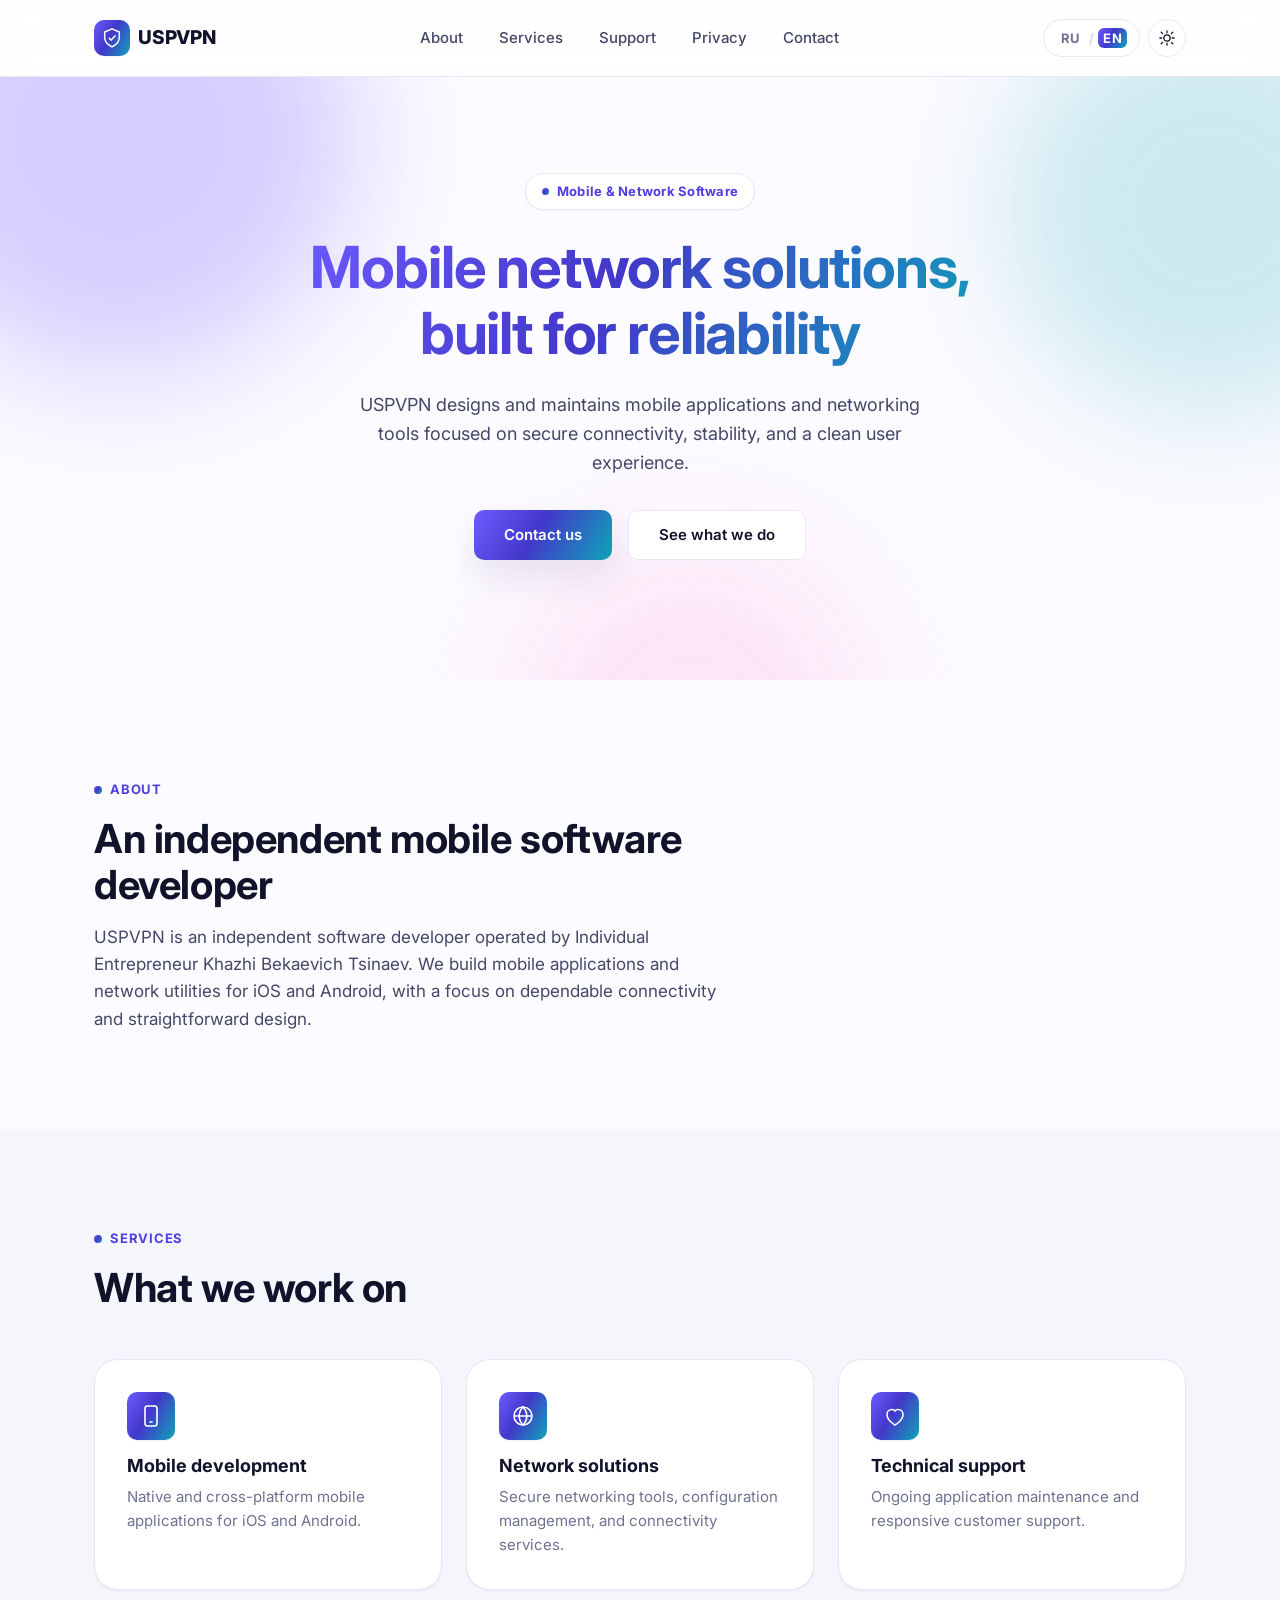
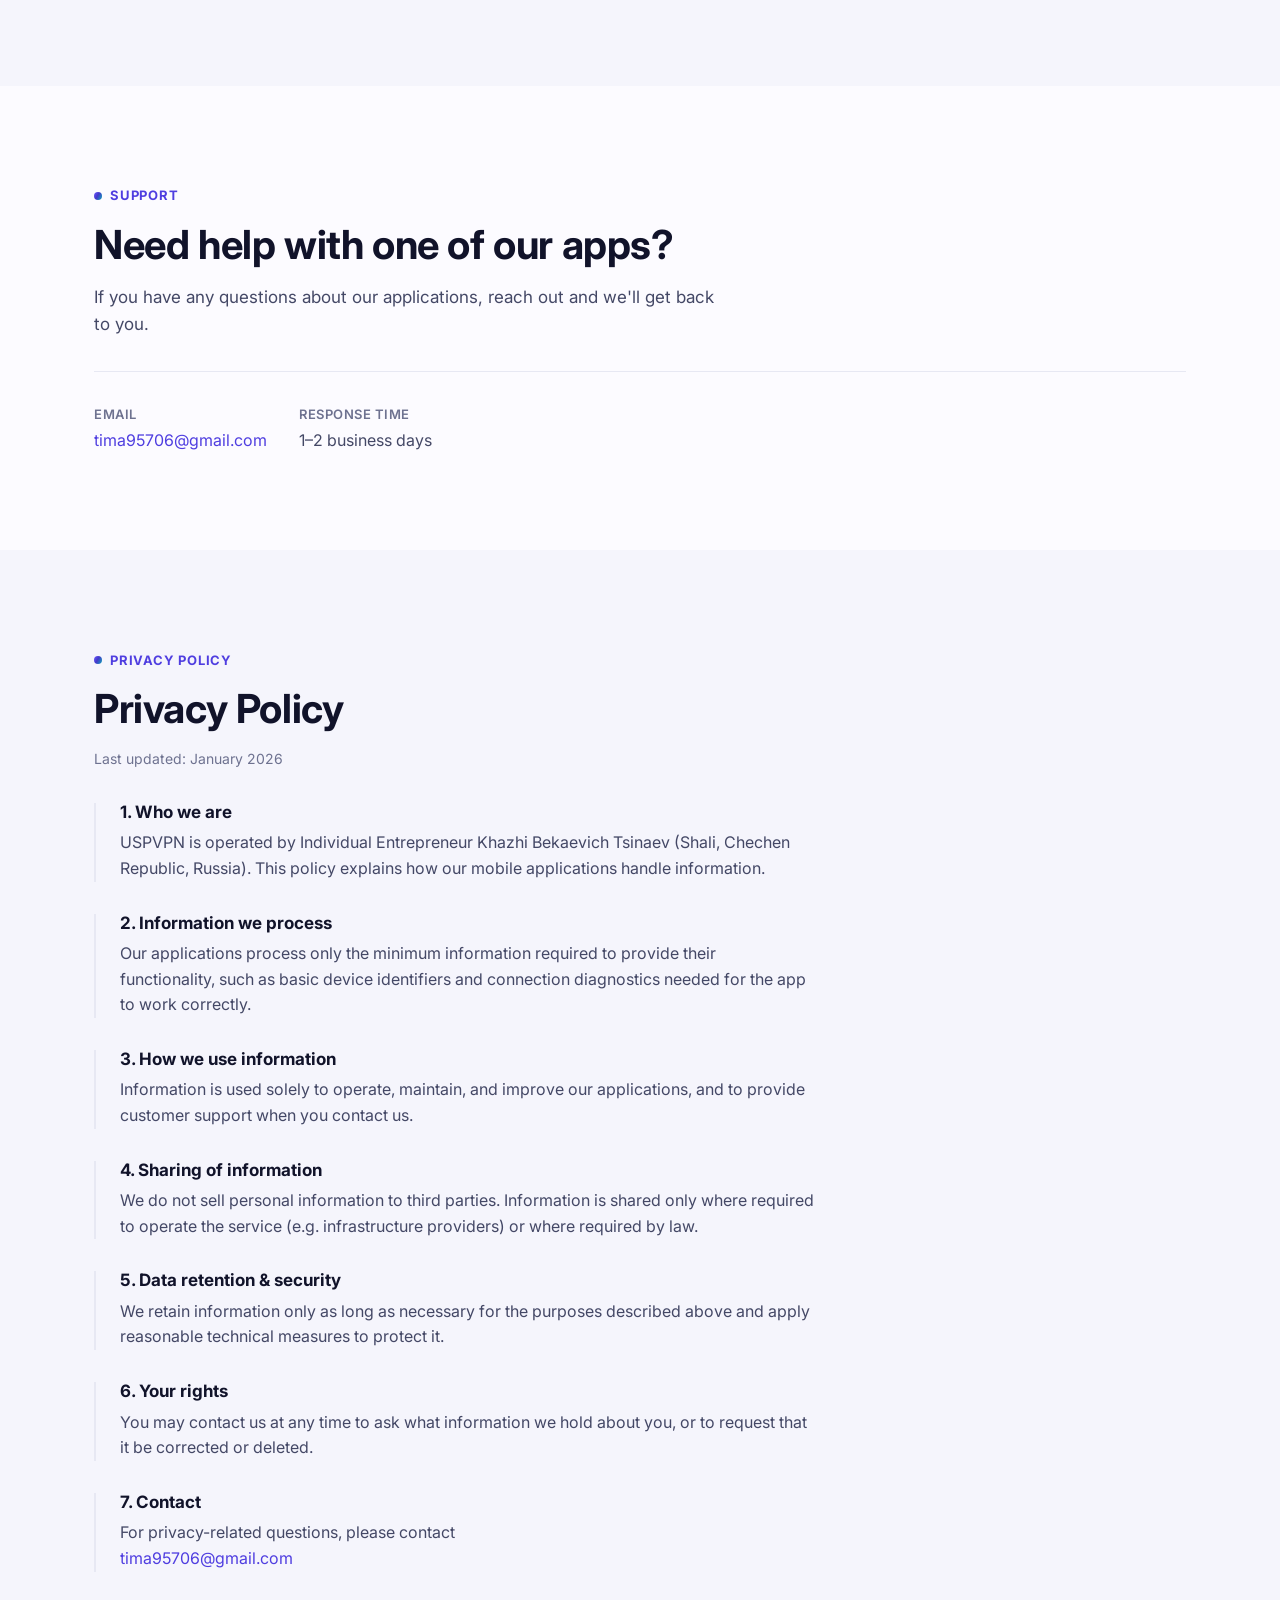
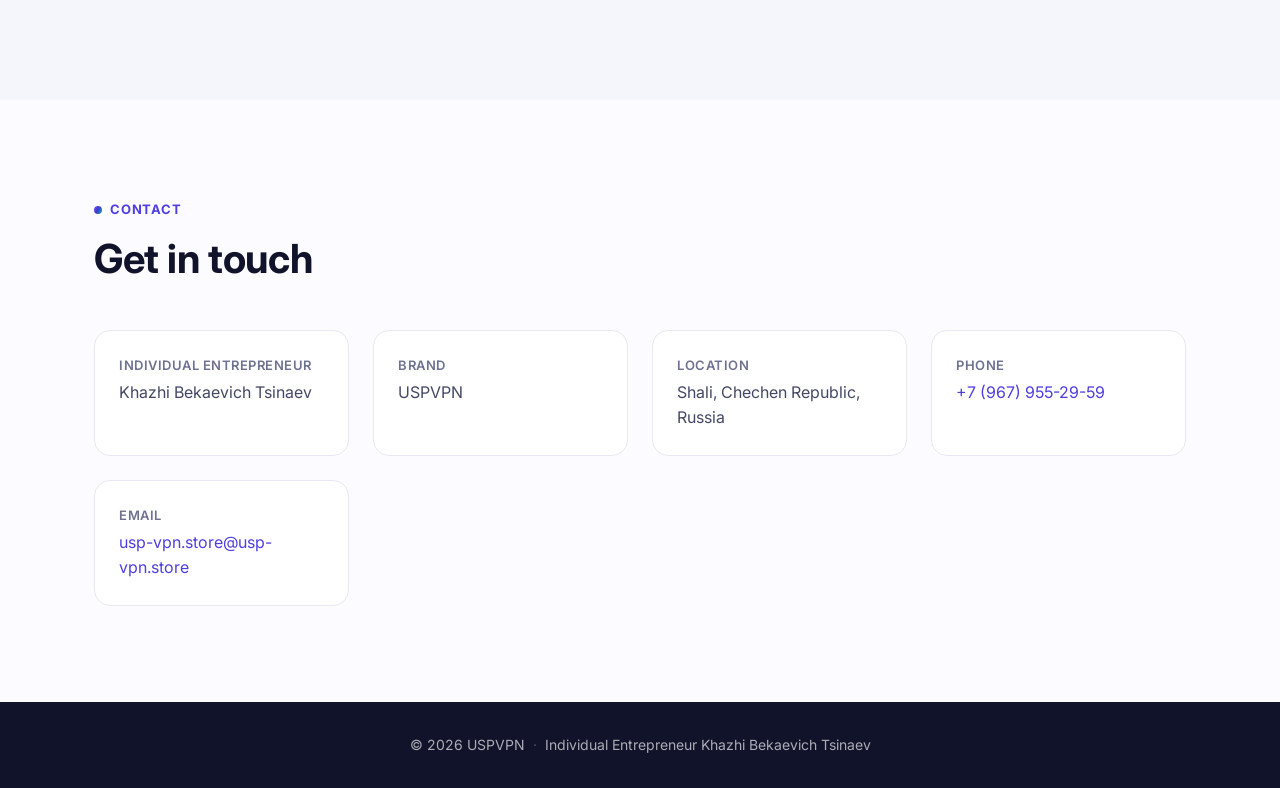
==== commit f74026aa: "Update index.html" ====
--- a/index.html
+++ b/index.html
@@ -274,7 +274,7 @@
         </div>
         <div class="contact-item">
           <span class="info-label" data-i18n="contact.email_label">Email</span>
-          <a href="mailto:tima95706@gmail.com">tima95706@gmail.com</a>
+          <a href="mailto:tima95706@gmail.com">usp-vpn.store@usp-vpn.store</a>
         </div>
       </div>
     </div>
--- a/style.css
+++ b/style.css
@@ -0,0 +1,713 @@
+/* ---------------------------------------------------------------------
+   USPVPN — Design tokens
+--------------------------------------------------------------------- */
+:root {
+  --font-display: "Sora", "Inter", -apple-system, BlinkMacSystemFont, "Segoe UI", Roboto, sans-serif;
+  --font-body: "Inter", -apple-system, BlinkMacSystemFont, "Segoe UI", Roboto, sans-serif;
+
+  --radius-sm: 10px;
+  --radius-md: 16px;
+  --radius-lg: 24px;
+  --radius-pill: 999px;
+
+  --space-1: 4px;
+  --space-2: 8px;
+  --space-3: 16px;
+  --space-4: 24px;
+  --space-5: 32px;
+  --space-6: 48px;
+  --space-7: 64px;
+  --space-8: 96px;
+
+  --container-max: 1140px;
+  --transition-fast: 180ms cubic-bezier(.4,0,.2,1);
+  --transition-med: 320ms cubic-bezier(.4,0,.2,1);
+
+  --gradient-brand: linear-gradient(120deg, #6D5BFF 0%, #4338CA 45%, #0EA5B7 100%);
+  --gradient-brand-soft: linear-gradient(120deg, rgba(109,91,255,0.14), rgba(14,165,183,0.10));
+}
+
+/* ---------------------------------------------------------------------
+   Theme: light (default)
+--------------------------------------------------------------------- */
+:root,
+html[data-theme="light"] {
+  color-scheme: light;
+
+  --color-primary: #4F3EE0;
+  --color-primary-dark: #3A2BB8;
+  --color-primary-soft: #EFEDFF;
+  --color-accent: #0EA5B7;
+
+  --color-ink: #11132A;
+  --color-body: #444866;
+  --color-muted: #6E7290;
+  --color-border: #E7E8F3;
+  --color-border-strong: #D6D8EE;
+
+  --color-bg: #FCFBFF;
+  --color-surface: #FFFFFF;
+  --color-surface-muted: #F5F5FC;
+  --color-header-bg: rgba(255, 255, 255, 0.78);
+
+  --shadow-sm: 0 1px 2px rgba(20, 22, 60, 0.06);
+  --shadow-md: 0 16px 36px rgba(40, 33, 110, 0.10);
+  --shadow-lg: 0 28px 60px rgba(40, 33, 110, 0.16);
+
+  --glow-1: rgba(109, 91, 255, 0.30);
+  --glow-2: rgba(14, 165, 183, 0.22);
+  --glow-3: rgba(255, 119, 198, 0.18);
+}
+
+/* ---------------------------------------------------------------------
+   Theme: dark
+--------------------------------------------------------------------- */
+html[data-theme="dark"] {
+  color-scheme: dark;
+
+  --color-primary: #8B7CFF;
+  --color-primary-dark: #A296FF;
+  --color-primary-soft: rgba(139, 124, 255, 0.16);
+  --color-accent: #34D6E8;
+
+  --color-ink: #F3F4FC;
+  --color-body: #C2C5E0;
+  --color-muted: #8B8FB8;
+  --color-border: rgba(255, 255, 255, 0.09);
+  --color-border-strong: rgba(255, 255, 255, 0.16);
+
+  --color-bg: #0A0B16;
+  --color-surface: #12132A;
+  --color-surface-muted: #15172F;
+  --color-header-bg: rgba(10, 11, 22, 0.72);
+
+  --shadow-sm: 0 1px 2px rgba(0, 0, 0, 0.3);
+  --shadow-md: 0 16px 36px rgba(0, 0, 0, 0.45);
+  --shadow-lg: 0 28px 70px rgba(0, 0, 0, 0.55);
+
+  --glow-1: rgba(139, 124, 255, 0.35);
+  --glow-2: rgba(52, 214, 232, 0.22);
+  --glow-3: rgba(255, 119, 198, 0.16);
+}
+
+/* ---------------------------------------------------------------------
+   Reset
+--------------------------------------------------------------------- */
+*, *::before, *::after { box-sizing: border-box; }
+
+html, body { margin: 0; padding: 0; }
+
+html { scroll-behavior: smooth; }
+
+body {
+  font-family: var(--font-body);
+  font-size: 16px;
+  line-height: 1.6;
+  color: var(--color-body);
+  background: var(--color-bg);
+  -webkit-font-smoothing: antialiased;
+  transition: background var(--transition-med), color var(--transition-med);
+}
+
+img, svg { display: block; max-width: 100%; }
+
+a {
+  color: var(--color-primary);
+  text-decoration: none;
+}
+
+a:hover { text-decoration: underline; }
+
+h1, h2, h3 {
+  font-family: var(--font-display);
+  color: var(--color-ink);
+  font-weight: 700;
+  line-height: 1.15;
+  margin: 0;
+}
+
+p { margin: 0; }
+
+button {
+  font-family: inherit;
+  cursor: pointer;
+  border: none;
+  background: none;
+  color: inherit;
+}
+
+:focus-visible {
+  outline: 2px solid var(--color-primary);
+  outline-offset: 2px;
+}
+
+.skip-link {
+  position: absolute;
+  left: -9999px;
+  top: 0;
+  background: var(--color-ink);
+  color: var(--color-bg);
+  padding: var(--space-2) var(--space-3);
+  border-radius: var(--radius-sm);
+  z-index: 1000;
+}
+
+.skip-link:focus {
+  left: var(--space-3);
+  top: var(--space-3);
+}
+
+/* ---------------------------------------------------------------------
+   Layout helpers
+--------------------------------------------------------------------- */
+.container {
+  width: 100%;
+  max-width: var(--container-max);
+  margin: 0 auto;
+  padding: 0 var(--space-4);
+}
+
+.section {
+  padding: var(--space-8) 0;
+  position: relative;
+}
+
+.section-muted {
+  background: var(--color-surface-muted);
+}
+
+.section-tag {
+  display: inline-flex;
+  align-items: center;
+  gap: var(--space-2);
+  font-size: 13px;
+  font-weight: 700;
+  letter-spacing: 0.06em;
+  text-transform: uppercase;
+  color: var(--color-primary);
+  margin-bottom: var(--space-3);
+}
+
+.section-tag::before {
+  content: "";
+  width: 8px;
+  height: 8px;
+  border-radius: 50%;
+  background: var(--gradient-brand);
+}
+
+.section h2 {
+  font-size: clamp(28px, 3.4vw, 40px);
+  max-width: 700px;
+  margin-bottom: var(--space-3);
+  letter-spacing: -0.01em;
+}
+
+.section-lead {
+  max-width: 640px;
+  color: var(--color-body);
+  font-size: 17px;
+}
+
+.meta-note {
+  color: var(--color-muted);
+  font-size: 14px;
+  margin-bottom: var(--space-5);
+}
+
+/* ---------------------------------------------------------------------
+   Header
+--------------------------------------------------------------------- */
+.site-header {
+  position: sticky;
+  top: 0;
+  z-index: 100;
+  background: var(--color-header-bg);
+  backdrop-filter: blur(16px) saturate(160%);
+  -webkit-backdrop-filter: blur(16px) saturate(160%);
+  border-bottom: 1px solid var(--color-border);
+  transition: background var(--transition-med), border-color var(--transition-med);
+}
+
+.header-inner {
+  display: flex;
+  align-items: center;
+  justify-content: space-between;
+  gap: var(--space-4);
+  height: 76px;
+}
+
+.logo {
+  display: inline-flex;
+  align-items: center;
+  gap: var(--space-2);
+  font-family: var(--font-display);
+  font-size: 19px;
+  font-weight: 800;
+  color: var(--color-ink);
+  text-decoration: none;
+  letter-spacing: -0.01em;
+}
+
+.logo:hover { text-decoration: none; }
+
+.logo-mark {
+  display: inline-flex;
+  align-items: center;
+  justify-content: center;
+  width: 36px;
+  height: 36px;
+  border-radius: var(--radius-sm);
+  background: var(--gradient-brand);
+  color: #fff;
+  box-shadow: var(--shadow-sm);
+}
+
+.main-nav {
+  display: flex;
+  align-items: center;
+  gap: var(--space-5);
+}
+
+.main-nav a {
+  position: relative;
+  color: var(--color-body);
+  font-weight: 500;
+  font-size: 15px;
+  padding: 6px 2px;
+}
+
+.main-nav a::after {
+  content: "";
+  position: absolute;
+  left: 0;
+  right: 100%;
+  bottom: 0;
+  height: 2px;
+  background: var(--gradient-brand);
+  border-radius: 2px;
+  transition: right var(--transition-fast);
+}
+
+.main-nav a:hover {
+  color: var(--color-ink);
+  text-decoration: none;
+}
+
+.main-nav a:hover::after { right: 0; }
+
+.header-actions {
+  display: flex;
+  align-items: center;
+  gap: var(--space-2);
+}
+
+.lang-switch,
+.theme-switch {
+  display: inline-flex;
+  align-items: center;
+  justify-content: center;
+  gap: var(--space-1);
+  height: 38px;
+  padding: 0 12px;
+  border-radius: var(--radius-pill);
+  border: 1px solid var(--color-border);
+  background: var(--color-surface);
+  font-size: 13px;
+  font-weight: 700;
+  color: var(--color-muted);
+  letter-spacing: 0.02em;
+  transition: border-color var(--transition-fast), color var(--transition-fast), transform var(--transition-fast);
+}
+
+.lang-switch:hover,
+.theme-switch:hover {
+  border-color: var(--color-primary);
+  transform: translateY(-1px);
+}
+
+.theme-switch {
+  width: 38px;
+  padding: 0;
+  position: relative;
+  color: var(--color-ink);
+}
+
+.theme-icon {
+  position: absolute;
+  transition: opacity var(--transition-fast), transform var(--transition-fast);
+}
+
+.theme-icon-sun { opacity: 1; transform: scale(1) rotate(0deg); }
+.theme-icon-moon { opacity: 0; transform: scale(0.5) rotate(-40deg); }
+
+html[data-theme="dark"] .theme-icon-sun { opacity: 0; transform: scale(0.5) rotate(40deg); }
+html[data-theme="dark"] .theme-icon-moon { opacity: 1; transform: scale(1) rotate(0deg); }
+
+.lang-divider {
+  color: var(--color-border-strong);
+}
+
+.lang-option {
+  padding: 2px 5px;
+  border-radius: 6px;
+  transition: background var(--transition-fast), color var(--transition-fast);
+}
+
+html[lang="ru"] .lang-option[data-lang-option="ru"],
+html[lang="en"] .lang-option[data-lang-option="en"] {
+  background: var(--gradient-brand);
+  color: #fff;
+}
+
+.nav-toggle {
+  display: none;
+  align-items: center;
+  justify-content: center;
+  width: 40px;
+  height: 40px;
+  border-radius: var(--radius-sm);
+  border: 1px solid var(--color-border);
+  background: var(--color-surface);
+  color: var(--color-ink);
+}
+
+.main-nav-mobile {
+  display: none;
+  flex-direction: column;
+  border-top: 1px solid var(--color-border);
+  background: var(--color-surface);
+}
+
+.main-nav-mobile a {
+  padding: var(--space-3) var(--space-4);
+  color: var(--color-body);
+  font-weight: 500;
+  border-bottom: 1px solid var(--color-border);
+}
+
+.main-nav-mobile.open { display: flex; }
+
+/* ---------------------------------------------------------------------
+   Hero
+--------------------------------------------------------------------- */
+.hero {
+  position: relative;
+  padding: var(--space-8) 0 calc(var(--space-8) + var(--space-4));
+  overflow: hidden;
+}
+
+.hero-glow {
+  position: absolute;
+  inset: 0;
+  z-index: 0;
+  pointer-events: none;
+}
+
+.glow {
+  position: absolute;
+  border-radius: 50%;
+  filter: blur(60px);
+  opacity: 0.9;
+  animation: drift 16s ease-in-out infinite alternate;
+}
+
+.glow-1 {
+  width: 480px;
+  height: 480px;
+  top: -180px;
+  left: -120px;
+  background: var(--glow-1);
+}
+
+.glow-2 {
+  width: 420px;
+  height: 420px;
+  top: -80px;
+  right: -140px;
+  background: var(--glow-2);
+  animation-delay: -4s;
+}
+
+.glow-3 {
+  width: 360px;
+  height: 360px;
+  bottom: -220px;
+  left: 40%;
+  background: var(--glow-3);
+  animation-delay: -8s;
+}
+
+@keyframes drift {
+  from { transform: translate(0, 0) scale(1); }
+  to   { transform: translate(30px, 24px) scale(1.08); }
+}
+
+.hero-inner {
+  position: relative;
+  z-index: 1;
+  max-width: 760px;
+  text-align: center;
+  margin: 0 auto;
+  display: flex;
+  flex-direction: column;
+  align-items: center;
+}
+
+.eyebrow {
+  display: inline-flex;
+  align-items: center;
+  gap: var(--space-2);
+  padding: 7px 16px;
+  border-radius: var(--radius-pill);
+  background: var(--color-surface);
+  border: 1px solid var(--color-border);
+  color: var(--color-primary);
+  font-size: 13px;
+  font-weight: 700;
+  letter-spacing: 0.02em;
+  margin-bottom: var(--space-4);
+  box-shadow: var(--shadow-sm);
+}
+
+.eyebrow::before {
+  content: "";
+  width: 7px;
+  height: 7px;
+  border-radius: 50%;
+  background: var(--gradient-brand);
+}
+
+.hero h1 {
+  font-size: clamp(34px, 5.4vw, 58px);
+  letter-spacing: -0.02em;
+  margin-bottom: var(--space-4);
+  background: var(--gradient-brand);
+  -webkit-background-clip: text;
+  background-clip: text;
+  color: transparent;
+}
+
+.hero-lead {
+  font-size: 18px;
+  color: var(--color-body);
+  max-width: 600px;
+  margin-bottom: var(--space-5);
+}
+
+.hero-actions {
+  display: flex;
+  gap: var(--space-3);
+  flex-wrap: wrap;
+  justify-content: center;
+}
+
+/* ---------------------------------------------------------------------
+   Buttons
+--------------------------------------------------------------------- */
+.btn {
+  display: inline-flex;
+  align-items: center;
+  justify-content: center;
+  min-height: 50px;
+  padding: 0 30px;
+  border-radius: var(--radius-sm);
+  font-weight: 600;
+  font-size: 15px;
+  text-decoration: none;
+  transition: transform var(--transition-fast), box-shadow var(--transition-fast), background var(--transition-fast), border-color var(--transition-fast);
+}
+
+.btn:hover { text-decoration: none; }
+
+.btn-primary {
+  background: var(--gradient-brand);
+  color: #fff;
+  box-shadow: var(--shadow-md);
+}
+
+.btn-primary:hover {
+  box-shadow: var(--shadow-lg);
+  transform: translateY(-2px);
+}
+
+.btn-ghost {
+  background: var(--color-surface);
+  color: var(--color-ink);
+  border: 1px solid var(--color-border);
+}
+
+.btn-ghost:hover {
+  border-color: var(--color-primary);
+  color: var(--color-primary);
+  transform: translateY(-2px);
+}
+
+/* ---------------------------------------------------------------------
+   Cards
+--------------------------------------------------------------------- */
+.cards {
+  display: grid;
+  grid-template-columns: repeat(auto-fit, minmax(240px, 1fr));
+  gap: var(--space-4);
+  margin-top: var(--space-6);
+}
+
+.card {
+  background: var(--color-surface);
+  border: 1px solid var(--color-border);
+  border-radius: var(--radius-lg);
+  padding: var(--space-5);
+  box-shadow: var(--shadow-sm);
+  transition: box-shadow var(--transition-med), transform var(--transition-med), border-color var(--transition-med);
+}
+
+.card:hover {
+  box-shadow: var(--shadow-lg);
+  transform: translateY(-4px);
+  border-color: var(--color-border-strong);
+}
+
+.card-icon {
+  display: inline-flex;
+  align-items: center;
+  justify-content: center;
+  width: 48px;
+  height: 48px;
+  border-radius: var(--radius-sm);
+  background: var(--gradient-brand);
+  color: #fff;
+  margin-bottom: var(--space-3);
+  box-shadow: var(--shadow-sm);
+}
+
+.card h3 {
+  font-size: 18px;
+  margin-bottom: var(--space-2);
+}
+
+.card p {
+  color: var(--color-muted);
+  font-size: 15px;
+}
+
+/* ---------------------------------------------------------------------
+   Info rows (Support / Contact)
+--------------------------------------------------------------------- */
+.info-row {
+  display: flex;
+  flex-wrap: wrap;
+  gap: var(--space-5);
+  margin-top: var(--space-5);
+  padding-top: var(--space-5);
+  border-top: 1px solid var(--color-border);
+}
+
+.info-item {
+  display: flex;
+  flex-direction: column;
+  gap: var(--space-1);
+}
+
+.info-label {
+  font-size: 13px;
+  font-weight: 600;
+  color: var(--color-muted);
+  text-transform: uppercase;
+  letter-spacing: 0.04em;
+}
+
+.contact-grid {
+  display: grid;
+  grid-template-columns: repeat(auto-fit, minmax(220px, 1fr));
+  gap: var(--space-4);
+  margin-top: var(--space-6);
+}
+
+.contact-item {
+  display: flex;
+  flex-direction: column;
+  gap: var(--space-1);
+  padding: var(--space-4);
+  background: var(--color-surface);
+  border: 1px solid var(--color-border);
+  border-radius: var(--radius-md);
+  transition: border-color var(--transition-fast), transform var(--transition-fast);
+}
+
+.contact-item:hover {
+  border-color: var(--color-border-strong);
+  transform: translateY(-2px);
+}
+
+/* ---------------------------------------------------------------------
+   Privacy policy
+--------------------------------------------------------------------- */
+.policy-block {
+  max-width: 720px;
+  margin-bottom: var(--space-5);
+  padding-left: var(--space-4);
+  border-left: 2px solid var(--color-border);
+}
+
+.policy-block h3 {
+  font-size: 17px;
+  margin-bottom: var(--space-2);
+}
+
+.policy-block p {
+  color: var(--color-body);
+}
+
+/* ---------------------------------------------------------------------
+   Footer
+--------------------------------------------------------------------- */
+.site-footer {
+  background: var(--color-ink);
+  color: rgba(255, 255, 255, 0.65);
+  padding: var(--space-5) 0;
+}
+
+html[data-theme="dark"] .site-footer {
+  background: #06070F;
+}
+
+.footer-inner {
+  display: flex;
+  flex-wrap: wrap;
+  align-items: center;
+  justify-content: center;
+  gap: var(--space-2);
+  text-align: center;
+  font-size: 14px;
+}
+
+.footer-sep { color: rgba(255, 255, 255, 0.25); }
+
+/* ---------------------------------------------------------------------
+   Responsive
+--------------------------------------------------------------------- */
+@media (max-width: 860px) {
+  .main-nav { display: none; }
+
+  .nav-toggle { display: inline-flex; }
+}
+
+@media (max-width: 600px) {
+  .section { padding: var(--space-7) 0; }
+
+  .hero { padding: var(--space-7) 0 var(--space-7); }
+
+  .header-actions { gap: var(--space-1); }
+
+  .lang-switch { padding: 0 10px; }
+
+  .glow { filter: blur(40px); }
+}
+
+@media (prefers-reduced-motion: reduce) {
+  *, *::before, *::after {
+    animation-duration: 0.001ms !important;
+    transition-duration: 0.001ms !important;
+  }
+}
